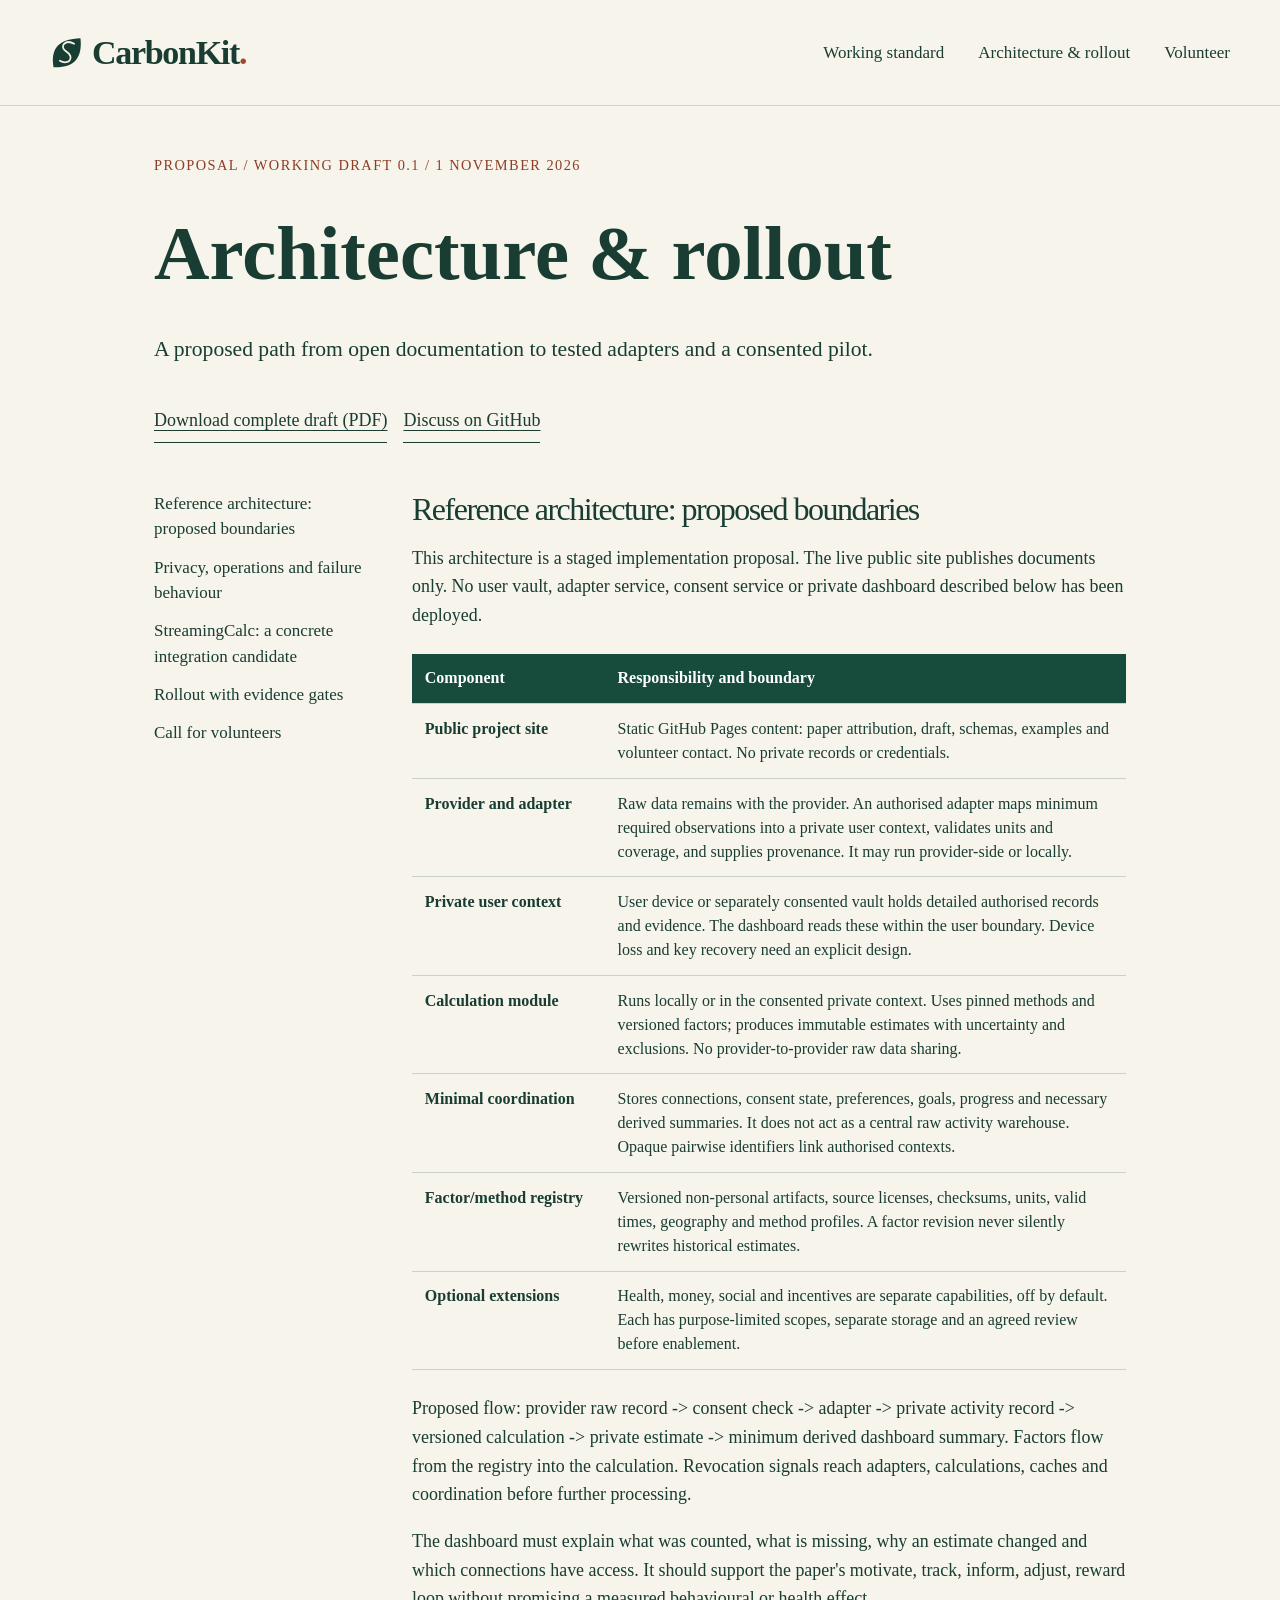
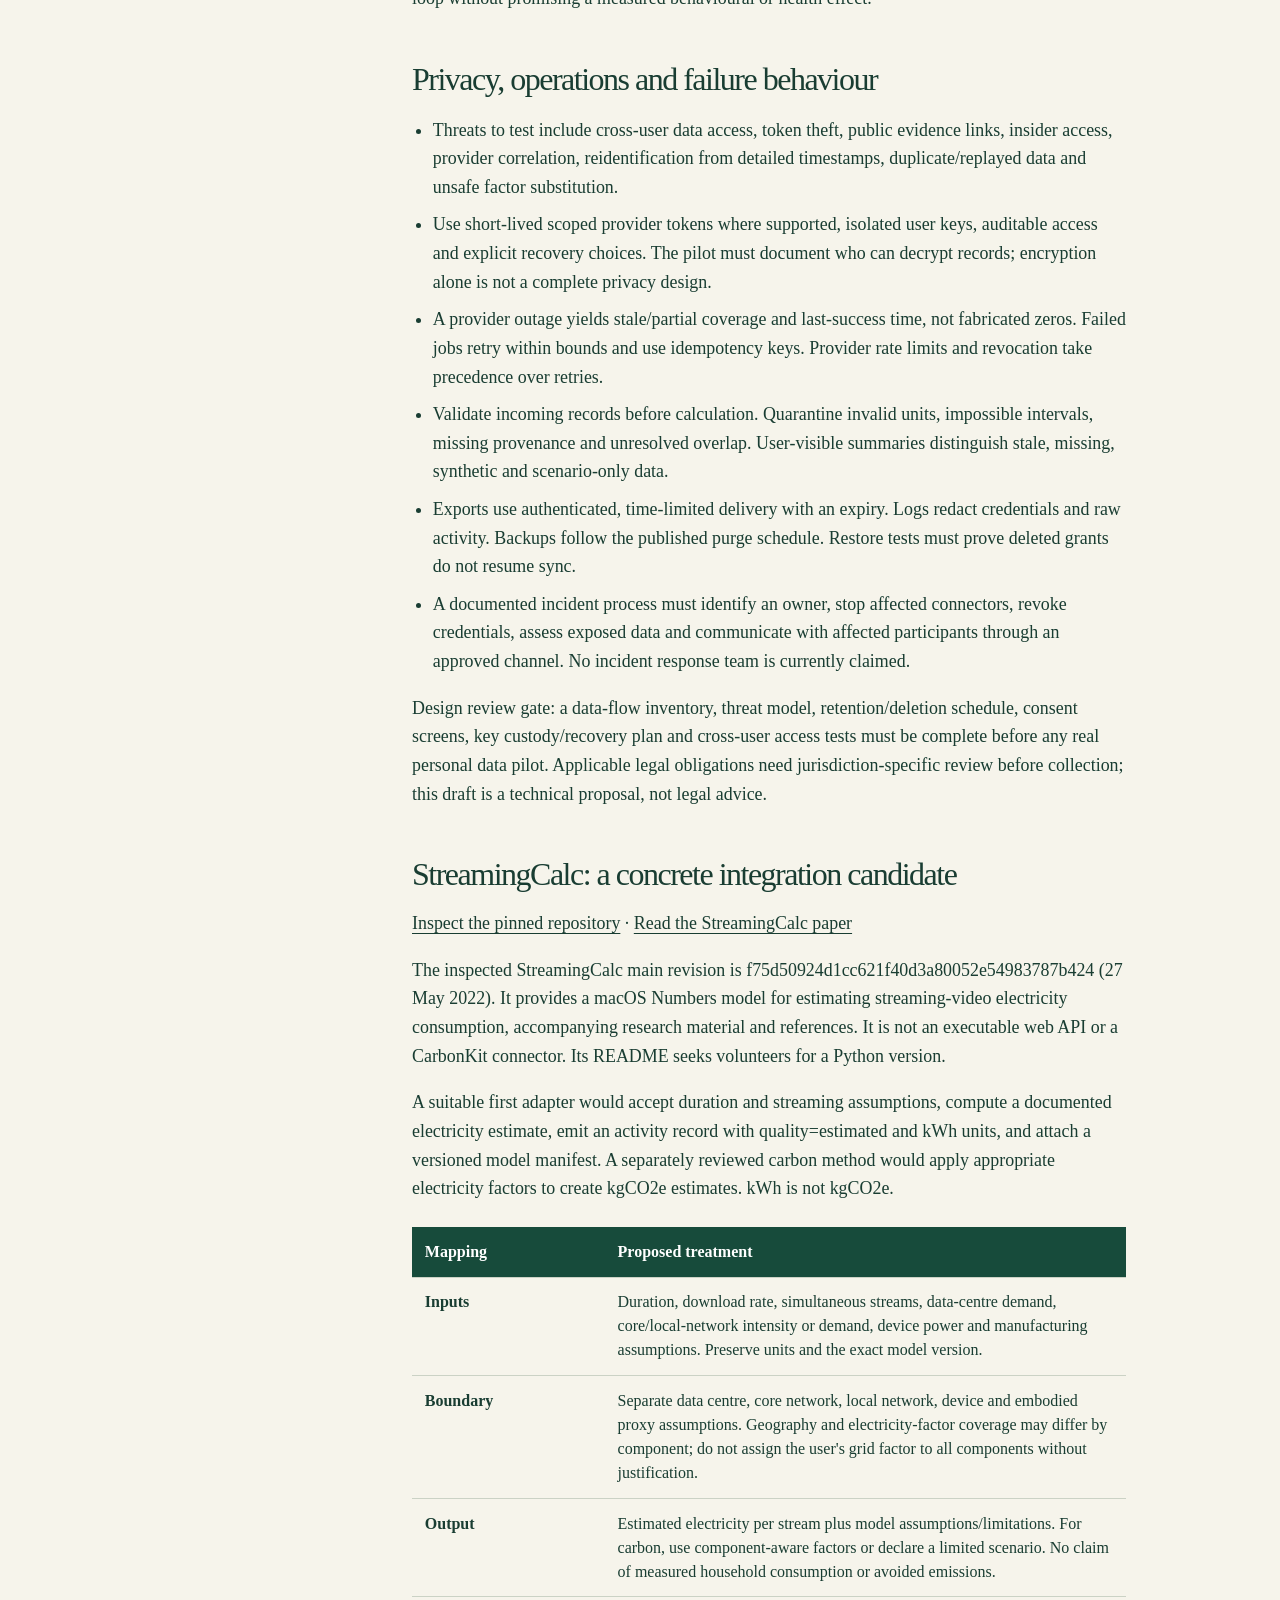
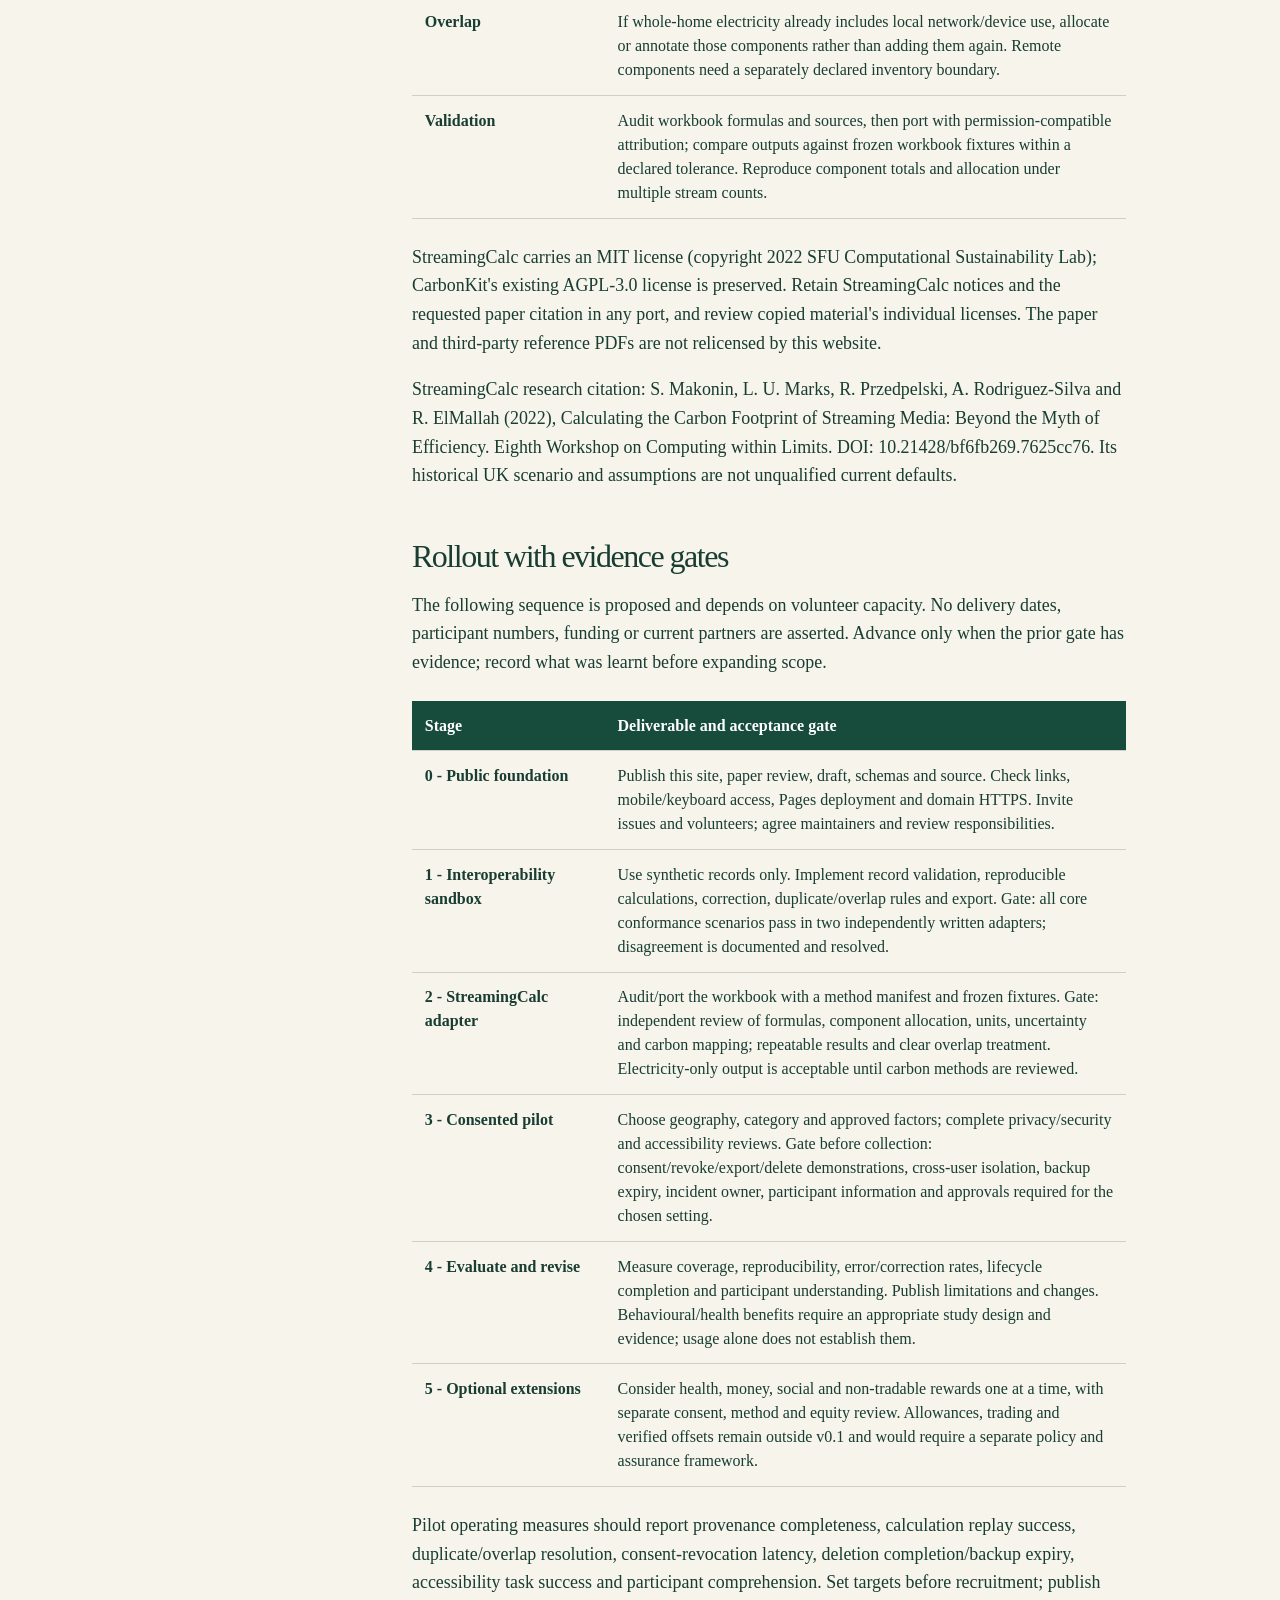
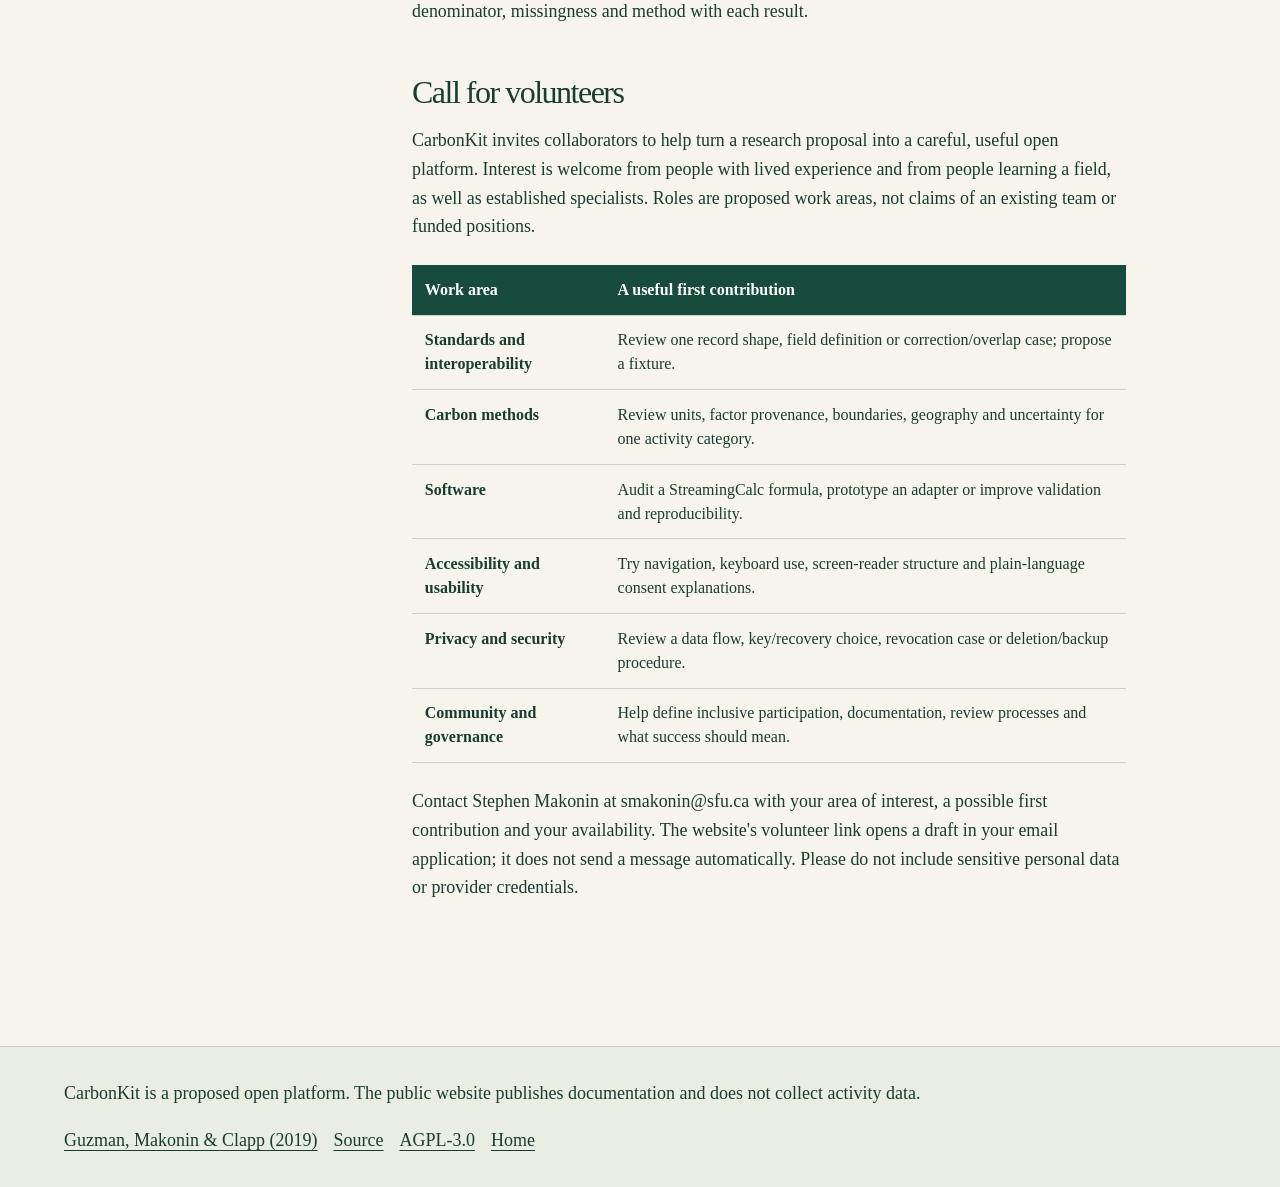
==== architecture.html @ 43399a7e "Publish CarbonKit proposal, working standard and volunteer website" ====
<!doctype html><html lang="en"><head><meta charset="utf-8"><meta name="viewport" content="width=device-width,initial-scale=1"><meta name="description" content="A proposed path from open documentation to tested adapters and a consented pilot."><title>Architecture &amp; rollout | CarbonKit</title><link rel="stylesheet" href="assets/style.css"><link rel="stylesheet" href="assets/documents.css"><link rel="icon" href="assets/favicon.svg" type="image/svg+xml"></head><body><a class="skip-link" href="#main">Skip to content</a><header class="site-header"><div class="wrap header-inner"><a href="index.html" class="brand" aria-label="CarbonKit home"><span class="brand-mark" aria-hidden="true"></span>CarbonKit<span class="brand-dot">.</span></a><nav aria-label="Primary navigation"><a href="standard.html">Working standard</a><a href="architecture.html">Architecture &amp; rollout</a><a href="index.html#volunteer">Volunteer</a></nav></div></header><main id="main" class="document"><p class="status">Proposal / Working draft 0.1 / 1 November 2026</p><h1>Architecture &amp; rollout</h1><p class="lede">A proposed path from open documentation to tested adapters and a consented pilot.</p><div class="doc-actions"><a href="downloads/carbonkit-working-draft-v0.1.pdf">Download complete draft (PDF)</a><a href="https://github.com/smakonin/CarbonKit">Discuss on GitHub</a></div><div class="document-grid"><nav class="document-nav" aria-label="On this page"><a href="#s1">Reference architecture: proposed boundaries</a><a href="#s2">Privacy, operations and failure behaviour</a><a href="#s3">StreamingCalc: a concrete integration candidate</a><a href="#s4">Rollout with evidence gates</a><a href="#s5">Call for volunteers</a></nav><div><section id="s1"><h2>Reference architecture: proposed boundaries</h2><p>This architecture is a staged implementation proposal. The live public site publishes documents only. No user vault, adapter service, consent service or private dashboard described below has been deployed.</p><div class="table-scroll" role="region" aria-label="Reference table" tabindex="0"><table><thead><tr><th scope="col">Component</th><th scope="col">Responsibility and boundary</th></tr></thead><tbody><tr><th scope="row">Public project site</th><td>Static GitHub Pages content: paper attribution, draft, schemas, examples and volunteer contact. No private records or credentials.</td></tr><tr><th scope="row">Provider and adapter</th><td>Raw data remains with the provider. An authorised adapter maps minimum required observations into a private user context, validates units and coverage, and supplies provenance. It may run provider-side or locally.</td></tr><tr><th scope="row">Private user context</th><td>User device or separately consented vault holds detailed authorised records and evidence. The dashboard reads these within the user boundary. Device loss and key recovery need an explicit design.</td></tr><tr><th scope="row">Calculation module</th><td>Runs locally or in the consented private context. Uses pinned methods and versioned factors; produces immutable estimates with uncertainty and exclusions. No provider-to-provider raw data sharing.</td></tr><tr><th scope="row">Minimal coordination</th><td>Stores connections, consent state, preferences, goals, progress and necessary derived summaries. It does not act as a central raw activity warehouse. Opaque pairwise identifiers link authorised contexts.</td></tr><tr><th scope="row">Factor/method registry</th><td>Versioned non-personal artifacts, source licenses, checksums, units, valid times, geography and method profiles. A factor revision never silently rewrites historical estimates.</td></tr><tr><th scope="row">Optional extensions</th><td>Health, money, social and incentives are separate capabilities, off by default. Each has purpose-limited scopes, separate storage and an agreed review before enablement.</td></tr></tbody></table></div><p>Proposed flow: provider raw record -&gt; consent check -&gt; adapter -&gt; private activity record -&gt; versioned calculation -&gt; private estimate -&gt; minimum derived dashboard summary. Factors flow from the registry into the calculation. Revocation signals reach adapters, calculations, caches and coordination before further processing.</p><p>The dashboard must explain what was counted, what is missing, why an estimate changed and which connections have access. It should support the paper&#x27;s motivate, track, inform, adjust, reward loop without promising a measured behavioural or health effect.</p></section><section id="s2"><h2>Privacy, operations and failure behaviour</h2><ul><li>Threats to test include cross-user data access, token theft, public evidence links, insider access, provider correlation, reidentification from detailed timestamps, duplicate/replayed data and unsafe factor substitution.</li><li>Use short-lived scoped provider tokens where supported, isolated user keys, auditable access and explicit recovery choices. The pilot must document who can decrypt records; encryption alone is not a complete privacy design.</li><li>A provider outage yields stale/partial coverage and last-success time, not fabricated zeros. Failed jobs retry within bounds and use idempotency keys. Provider rate limits and revocation take precedence over retries.</li><li>Validate incoming records before calculation. Quarantine invalid units, impossible intervals, missing provenance and unresolved overlap. User-visible summaries distinguish stale, missing, synthetic and scenario-only data.</li><li>Exports use authenticated, time-limited delivery with an expiry. Logs redact credentials and raw activity. Backups follow the published purge schedule. Restore tests must prove deleted grants do not resume sync.</li><li>A documented incident process must identify an owner, stop affected connectors, revoke credentials, assess exposed data and communicate with affected participants through an approved channel. No incident response team is currently claimed.</li></ul><p>Design review gate: a data-flow inventory, threat model, retention/deletion schedule, consent screens, key custody/recovery plan and cross-user access tests must be complete before any real personal data pilot. Applicable legal obligations need jurisdiction-specific review before collection; this draft is a technical proposal, not legal advice.</p></section><section id="s3"><span id="streamingcalc"></span><h2>StreamingCalc: a concrete integration candidate</h2><p><a href="https://github.com/smakonin/StreamingCalc/tree/f75d50924d1cc621f40d3a80052e54983787b424">Inspect the pinned repository</a> · <a href="https://doi.org/10.21428/bf6fb269.7625cc76">Read the StreamingCalc paper</a></p><p>The inspected StreamingCalc main revision is f75d50924d1cc621f40d3a80052e54983787b424 (27 May 2022). It provides a macOS Numbers model for estimating streaming-video electricity consumption, accompanying research material and references. It is not an executable web API or a CarbonKit connector. Its README seeks volunteers for a Python version.</p><p>A suitable first adapter would accept duration and streaming assumptions, compute a documented electricity estimate, emit an activity record with quality=estimated and kWh units, and attach a versioned model manifest. A separately reviewed carbon method would apply appropriate electricity factors to create kgCO2e estimates. kWh is not kgCO2e.</p><div class="table-scroll" role="region" aria-label="Reference table" tabindex="0"><table><thead><tr><th scope="col">Mapping</th><th scope="col">Proposed treatment</th></tr></thead><tbody><tr><th scope="row">Inputs</th><td>Duration, download rate, simultaneous streams, data-centre demand, core/local-network intensity or demand, device power and manufacturing assumptions. Preserve units and the exact model version.</td></tr><tr><th scope="row">Boundary</th><td>Separate data centre, core network, local network, device and embodied proxy assumptions. Geography and electricity-factor coverage may differ by component; do not assign the user&#x27;s grid factor to all components without justification.</td></tr><tr><th scope="row">Output</th><td>Estimated electricity per stream plus model assumptions/limitations. For carbon, use component-aware factors or declare a limited scenario. No claim of measured household consumption or avoided emissions.</td></tr><tr><th scope="row">Overlap</th><td>If whole-home electricity already includes local network/device use, allocate or annotate those components rather than adding them again. Remote components need a separately declared inventory boundary.</td></tr><tr><th scope="row">Validation</th><td>Audit workbook formulas and sources, then port with permission-compatible attribution; compare outputs against frozen workbook fixtures within a declared tolerance. Reproduce component totals and allocation under multiple stream counts.</td></tr></tbody></table></div><p>StreamingCalc carries an MIT license (copyright 2022 SFU Computational Sustainability Lab); CarbonKit&#x27;s existing AGPL-3.0 license is preserved. Retain StreamingCalc notices and the requested paper citation in any port, and review copied material&#x27;s individual licenses. The paper and third-party reference PDFs are not relicensed by this website.</p><p>StreamingCalc research citation: S. Makonin, L. U. Marks, R. Przedpelski, A. Rodriguez-Silva and R. ElMallah (2022), Calculating the Carbon Footprint of Streaming Media: Beyond the Myth of Efficiency. Eighth Workshop on Computing within Limits. DOI: 10.21428/bf6fb269.7625cc76. Its historical UK scenario and assumptions are not unqualified current defaults.</p></section><section id="s4"><h2>Rollout with evidence gates</h2><p>The following sequence is proposed and depends on volunteer capacity. No delivery dates, participant numbers, funding or current partners are asserted. Advance only when the prior gate has evidence; record what was learnt before expanding scope.</p><div class="table-scroll" role="region" aria-label="Reference table" tabindex="0"><table><thead><tr><th scope="col">Stage</th><th scope="col">Deliverable and acceptance gate</th></tr></thead><tbody><tr><th scope="row">0 - Public foundation</th><td>Publish this site, paper review, draft, schemas and source. Check links, mobile/keyboard access, Pages deployment and domain HTTPS. Invite issues and volunteers; agree maintainers and review responsibilities.</td></tr><tr><th scope="row">1 - Interoperability sandbox</th><td>Use synthetic records only. Implement record validation, reproducible calculations, correction, duplicate/overlap rules and export. Gate: all core conformance scenarios pass in two independently written adapters; disagreement is documented and resolved.</td></tr><tr><th scope="row">2 - StreamingCalc adapter</th><td>Audit/port the workbook with a method manifest and frozen fixtures. Gate: independent review of formulas, component allocation, units, uncertainty and carbon mapping; repeatable results and clear overlap treatment. Electricity-only output is acceptable until carbon methods are reviewed.</td></tr><tr><th scope="row">3 - Consented pilot</th><td>Choose geography, category and approved factors; complete privacy/security and accessibility reviews. Gate before collection: consent/revoke/export/delete demonstrations, cross-user isolation, backup expiry, incident owner, participant information and approvals required for the chosen setting.</td></tr><tr><th scope="row">4 - Evaluate and revise</th><td>Measure coverage, reproducibility, error/correction rates, lifecycle completion and participant understanding. Publish limitations and changes. Behavioural/health benefits require an appropriate study design and evidence; usage alone does not establish them.</td></tr><tr><th scope="row">5 - Optional extensions</th><td>Consider health, money, social and non-tradable rewards one at a time, with separate consent, method and equity review. Allowances, trading and verified offsets remain outside v0.1 and would require a separate policy and assurance framework.</td></tr></tbody></table></div><p>Pilot operating measures should report provenance completeness, calculation replay success, duplicate/overlap resolution, consent-revocation latency, deletion completion/backup expiry, accessibility task success and participant comprehension. Set targets before recruitment; publish denominator, missingness and method with each result.</p></section><section id="s5"><h2>Call for volunteers</h2><p>CarbonKit invites collaborators to help turn a research proposal into a careful, useful open platform. Interest is welcome from people with lived experience and from people learning a field, as well as established specialists. Roles are proposed work areas, not claims of an existing team or funded positions.</p><div class="table-scroll" role="region" aria-label="Reference table" tabindex="0"><table><thead><tr><th scope="col">Work area</th><th scope="col">A useful first contribution</th></tr></thead><tbody><tr><th scope="row">Standards and interoperability</th><td>Review one record shape, field definition or correction/overlap case; propose a fixture.</td></tr><tr><th scope="row">Carbon methods</th><td>Review units, factor provenance, boundaries, geography and uncertainty for one activity category.</td></tr><tr><th scope="row">Software</th><td>Audit a StreamingCalc formula, prototype an adapter or improve validation and reproducibility.</td></tr><tr><th scope="row">Accessibility and usability</th><td>Try navigation, keyboard use, screen-reader structure and plain-language consent explanations.</td></tr><tr><th scope="row">Privacy and security</th><td>Review a data flow, key/recovery choice, revocation case or deletion/backup procedure.</td></tr><tr><th scope="row">Community and governance</th><td>Help define inclusive participation, documentation, review processes and what success should mean.</td></tr></tbody></table></div><p>Contact Stephen Makonin at smakonin@sfu.ca with your area of interest, a possible first contribution and your availability. The website&#x27;s volunteer link opens a draft in your email application; it does not send a message automatically. Please do not include sensitive personal data or provider credentials.</p></section></div></div></main><footer class="document-footer"><p>CarbonKit is a proposed open platform. The public website publishes documentation and does not collect activity data.</p><a href="https://doi.org/10.1145/3313294.3313385">Guzman, Makonin &amp; Clapp (2019)</a><a href="https://github.com/smakonin/CarbonKit">Source</a><a href="LICENSE">AGPL-3.0</a><a href="index.html">Home</a></footer></body></html>
---- assets/style.css ----
:root{--paper:#f6f4eb;--white:#fffef8;--ink:#193d32;--muted:#52665b;--line:#cdd3c5;--green:#dce7d3;--rust:#9c492f;--light-rust:#e5cdb7;--dark:#122d25;--font:"Times New Roman",Times,serif}*{box-sizing:border-box}html{scroll-behavior:smooth;scroll-padding-top:6rem}body{margin:0;background:var(--paper);color:var(--ink);font-family:var(--font);font-size:18px;line-height:1.5}a{color:inherit;text-underline-offset:4px}button{font:inherit}button,a{-webkit-tap-highlight-color:transparent}a:focus-visible,button:focus-visible{outline:3px solid var(--rust);outline-offset:6px}::selection{background:var(--light-rust);color:var(--dark)}.wrap{width:min(1280px,calc(100% - 100px));margin-inline:auto}.site-header{border-bottom:1px solid var(--line);position:relative;background:var(--paper);z-index:10}.header-inner{min-height:105px;display:flex;justify-content:space-between;align-items:center;gap:30px}.brand{font-size:34px;font-weight:bold;text-decoration:none;display:inline-flex;align-items:center;letter-spacing:-1.3px;line-height:1}.brand-dot{color:var(--rust)}.brand-mark{width:27px;height:31px;margin-right:10px;display:inline-block;position:relative;background:var(--ink);border-radius:90% 0 90% 0;transform:rotate(-8deg)}.brand-mark:after{content:"";width:1px;height:24px;position:absolute;background:var(--paper);left:14px;top:6px;transform:rotate(34deg)}nav{display:flex;align-items:center;gap:34px}nav a{text-decoration:none;font-size:17px}nav a:hover{text-decoration:underline}.nav-join{border:1px solid var(--ink);padding:11px 18px}.nav-join span{margin-left:13px}.nav-toggle{display:none;border:0;background:none;color:var(--ink);padding:8px}.nav-toggle span{font-size:24px;margin-left:8px}.skip-link{position:absolute;left:15px;top:-100px;padding:12px 20px;background:var(--ink);color:var(--white);z-index:50}.skip-link:focus{top:12px}.hero{display:grid;grid-template-columns:1.17fr 1fr;gap:65px;align-items:center;padding-top:85px;padding-bottom:90px}.eyebrow{text-transform:uppercase;letter-spacing:1.7px;font-size:12px;font-weight:bold;line-height:1.5;margin:0 0 27px}.status-dot{display:inline-block;background:var(--rust);width:7px;height:7px;border-radius:50%;margin-right:8px}.hero h1{font-size:clamp(52px,5.3vw,78px);line-height:.99;font-weight:normal;letter-spacing:-2.8px;margin:0 0 28px}.hero-intro{font-size:25px;line-height:1.25;max-width:470px;margin:0 0 20px}.hero-description{color:var(--muted);max-width:500px;margin:0 0 30px;font-size:18px}.actions{display:flex;gap:20px;flex-wrap:wrap;align-items:center}.button{display:inline-flex;gap:25px;align-items:center;justify-content:space-between;background:var(--ink);color:var(--white);font-size:16px;text-decoration:none;padding:15px 21px;line-height:1.3;border:1px solid var(--ink);transition:background .15s}.button:hover{background:var(--dark)}.text-link{display:inline-flex;gap:20px;align-items:center;text-decoration:none;font-weight:bold;font-size:16px}.text-link:hover{text-decoration:underline}.hero-note{font-size:13px;color:var(--muted);margin:23px 0 0;max-width:430px}.platform-figure{margin:0;border:1px solid #a7baa7;background:#e6ecdd;min-width:0;position:relative;overflow:hidden}.figure-top{display:flex;justify-content:space-between;gap:16px;margin:21px 24px 0;font-size:16px}.figure-index{font-size:10px;letter-spacing:1.2px;padding-top:4px}.orbit-art{height:350px;position:relative;margin:0 0 0}.orbit{border:1px solid #b7c6b1;border-radius:50%;position:absolute;left:50%;top:51%;transform:translate(-50%,-50%)}.orbit-one{width:205px;height:205px}.orbit-two{width:300px;height:300px}.orbit-three{width:390px;height:390px}.hub{position:absolute;left:50%;top:51%;transform:translate(-50%,-50%);width:177px;height:177px;border-radius:50%;background:var(--ink);color:var(--white);display:flex;flex-direction:column;align-items:center;justify-content:center;box-shadow:0 0 0 8px #e6ecdd}.hub-kicker{font-size:9px;letter-spacing:1.8px;margin-bottom:7px}.hub strong{font-size:30px;font-weight:normal;letter-spacing:-.6px}.hub>span:last-child{font-size:13px;color:#d1ddcf;margin-top:2px}.satellite{position:absolute;padding:9px 12px;background:var(--paper);border:1px solid #acbda6;display:flex;align-items:center;gap:9px;font-size:14px;white-space:nowrap;box-shadow:0 0 0 5px #e6ecdd}.satellite>span{font-size:21px;line-height:1}.sat-one{top:38px;left:35px}.sat-two{top:155px;right:16px}.sat-three{bottom:34px;left:20px}.orbit-point{position:absolute;width:10px;height:10px;border-radius:50%;background:var(--rust);box-shadow:0 0 0 5px #e6ecdd}.point-one{left:42%;top:11%}.point-two{left:73%;top:85%}.platform-figure figcaption{font-size:14px;line-height:1.45;padding:4px 25px 21px;color:var(--muted);max-width:430px}.figure-bottom{display:flex;align-items:center;justify-content:center;gap:7px;flex-wrap:wrap;border-top:1px solid #b9c7b1;padding:13px 10px;font-size:11px;letter-spacing:.2px}.tiny-dot{width:4px;height:4px;background:var(--rust);border-radius:50%;margin-left:8px}.section{padding-block:80px}.two-column{display:grid;grid-template-columns:1fr 1.2fr;gap:90px}h2{font-size:clamp(36px,3.5vw,50px);line-height:1.06;font-weight:normal;letter-spacing:-1.5px;margin:0}h3{font-weight:normal;line-height:1.15;margin:0 0 15px}p{margin-top:0}.idea-section{background:var(--ink);color:var(--white)}.idea-section .eyebrow{color:#c2d2bc}.large-copy{font-size:26px;line-height:1.25;margin-bottom:23px}.idea-copy p:not(.large-copy){font-size:18px;color:#d9e1d4}.idea-copy .text-link{margin-top:10px}.principles{display:grid;grid-template-columns:repeat(3,1fr);gap:45px;border-top:1px solid #527060;margin-top:65px;padding-top:28px}.principle-number{display:block;font-size:12px;color:#c2d2bc;margin-bottom:24px}.principles h3{font-size:24px}.principles p{font-size:16px;line-height:1.5;color:#d9e1d4;margin-bottom:0}.section-heading{display:flex;justify-content:space-between;gap:80px;align-items:flex-end;margin-bottom:45px}.section-heading>p{max-width:410px;font-size:17px;line-height:1.45;color:var(--muted);margin-bottom:0}.feedback-loop{list-style:none;display:grid;grid-template-columns:repeat(5,1fr);padding:0;margin:0;border-top:1px solid var(--line);border-bottom:1px solid var(--line)}.feedback-loop li{position:relative;padding:24px 25px 25px 0}.feedback-loop li+li{padding-left:25px;border-left:1px solid var(--line)}.feedback-loop li:not(:last-child):after{content:"→";position:absolute;right:12px;top:23px;font-size:21px;color:var(--rust)}.feedback-loop li>span{font-size:12px;display:block;margin-bottom:24px;color:var(--rust)}.feedback-loop h3{font-size:25px;margin-bottom:8px}.feedback-loop p{font-size:15px;color:var(--muted);margin-bottom:0;max-width:145px}.draft-section{background:#ecefe4;border-top:1px solid var(--line);border-bottom:1px solid var(--line)}.document-grid{display:grid;grid-template-columns:repeat(3,1fr);gap:20px}.document-card{padding:27px;background:var(--paper);border:1px solid var(--line);text-decoration:none;display:flex;flex-direction:column;min-height:353px;transition:background .15s,border-color .15s}.document-card:hover{background:var(--white);border-color:var(--ink)}.card-meta{display:flex;justify-content:space-between;font-size:10px;letter-spacing:1.3px;margin-bottom:27px}.card-meta span{font-size:20px;line-height:12px}.document-card h3{font-size:38px;letter-spacing:-1px;line-height:1.05;margin-bottom:22px}.document-card p{color:var(--muted);font-size:16px;max-width:290px;margin-bottom:26px}.card-bottom{display:flex;justify-content:space-between;gap:15px;font-size:15px;font-weight:bold;margin-top:auto;padding-top:17px;border-top:1px solid var(--line)}.paper-card{background:#e4e8dc}.draft-download{display:flex;justify-content:space-between;gap:30px;align-items:center;margin:25px 0 50px;font-size:16px}.draft-download p{margin:0}.small-label{font-size:10px;font-weight:bold;letter-spacing:1px;display:block;margin-bottom:4px;color:var(--muted)}.integration-note{border-top:1px solid #bac6b4;padding-top:30px;display:grid;grid-template-columns:.6fr 1.5fr .7fr;gap:32px;align-items:start}.integration-note>.eyebrow{font-size:10px;max-width:150px;margin-bottom:0;padding-top:4px}.integration-note h3{font-size:24px;margin-bottom:12px}.integration-note p{color:var(--muted);font-size:16px;margin-bottom:0}.integration-note>.text-link{font-size:14px;justify-self:end;padding-top:4px}.research-section{display:grid;grid-template-columns:1fr 1.2fr;gap:90px}.research-copy .authors{font-size:16px;color:var(--rust);margin-top:-9px;margin-bottom:26px}.research-copy p:not(.large-copy):not(.authors){color:var(--muted);font-size:17px}.volunteer-section{background:var(--ink);color:var(--white)}.volunteer-inner{display:grid;grid-template-columns:1.2fr 1fr;gap:100px}.volunteer-intro h2{margin-bottom:28px}.volunteer-intro>p:not(.eyebrow):not(.contact-note){max-width:480px;color:#d9e1d4;font-size:18px}.button-light{background:var(--paper);color:var(--ink);border-color:var(--paper);margin-top:12px}.button-light:hover{background:var(--green)}.contact-note{font-size:13px;color:#d9e1d4;margin:18px 0 0;max-width:380px}.volunteer-roles{padding-top:3px}.volunteer-roles h3{font-size:21px;padding-bottom:19px;border-bottom:1px solid #527060;margin-bottom:0}.volunteer-roles ul{list-style:none;margin:0 0 26px;padding:0}.volunteer-roles li{padding:12px 0;display:grid;grid-template-columns:130px 1fr;gap:15px;border-bottom:1px solid #527060;font-size:15px}.volunteer-roles strong{font-weight:normal;color:var(--white)}.volunteer-roles li span{color:#d9e1d4}.volunteer-roles>a{font-size:15px;text-decoration:none;display:flex;justify-content:space-between}.volunteer-roles>a:hover{text-decoration:underline}.site-footer{display:flex;justify-content:space-between;align-items:center;gap:30px;padding-block:37px}.site-footer .brand{font-size:27px}.site-footer .brand-mark{width:21px;height:25px}.site-footer .brand-mark:after{left:11px;height:19px;top:5px}.site-footer p{font-size:13px;color:var(--muted);margin:10px 0 0}.footer-links{display:flex;gap:25px;flex-wrap:wrap;font-size:14px}.footer-links a{text-decoration:none}.footer-links a:hover{text-decoration:underline}.site-footer .footer-note{font-size:12px;text-align:right;margin:0;line-height:1.6}.doc-header{padding-block:65px 35px;border-bottom:1px solid var(--line)}.doc-header h1{font-size:clamp(40px,5vw,68px);font-weight:normal;line-height:1.05;letter-spacing:-1.7px;margin:0 0 24px}.doc-header .lede{font-size:23px;max-width:800px}.doc-layout{display:grid;grid-template-columns:220px minmax(0,1fr);gap:65px;padding-block:45px 90px}.doc-toc{font-size:15px;align-self:start;position:sticky;top:30px}.doc-toc a{display:block;padding:7px 0}.doc-content{max-width:840px;min-width:0}.doc-content h2{font-size:34px;margin:45px 0 22px}.doc-content h2:first-child{margin-top:0}.doc-content h3{font-size:24px;margin:30px 0 15px}.doc-content p,.doc-content li{font-size:18px}.doc-content li{margin-bottom:7px}.doc-content pre{padding:22px;background:#e7ecdf;font-size:13px;line-height:1.5;overflow:auto;border:1px solid var(--line)}.doc-content code{font-family:ui-monospace,monospace;font-size:.85em;overflow-wrap:anywhere}.doc-content table{width:100%;border-collapse:collapse;font-size:15px;line-height:1.4;margin:25px 0}.doc-content th,.doc-content td{text-align:left;vertical-align:top;padding:12px;border:1px solid var(--line)}.doc-content th{background:#e7ecdf;font-weight:bold}.doc-content .callout{border-left:3px solid var(--rust);padding:20px 25px;background:#ecefe4;margin:25px 0}.doc-content .callout p:last-child{margin-bottom:0}.doc-content figure{margin:30px 0}.doc-content figcaption{font-size:14px;color:var(--muted);margin-top:12px}.doc-content svg{width:100%;height:auto}.table-scroll{overflow-x:auto}.doc-meta{font-size:14px;color:var(--muted)}
@media(min-width:1500px){.hero{gap:85px}.hero h1{font-size:80px}}
@media(max-width:1100px){.wrap{width:calc(100% - 64px)}.hero{gap:35px;padding-block:65px}.hero h1{font-size:60px}.hero-intro{font-size:23px}.hero-description{font-size:17px}.figure-top{margin-inline:18px}.figure-index{display:none}.orbit-art{height:330px}.sat-one{left:15px}.sat-two{right:6px}.sat-three{left:8px}.hub{width:155px;height:155px}.hub strong{font-size:27px}.orbit-one{width:180px;height:180px}.orbit-two{width:270px;height:270px}.orbit-three{width:350px;height:350px}.two-column,.research-section{gap:60px}.volunteer-inner{gap:60px}.document-card{padding:23px}.document-card h3{font-size:34px}.section-heading{gap:50px}.integration-note{grid-template-columns:.5fr 1.5fr}.integration-note>.text-link{grid-column:2;justify-self:start;padding-top:0;margin-top:-16px}.site-footer{flex-wrap:wrap}.doc-layout{grid-template-columns:180px minmax(0,1fr);gap:35px}}
@media(max-width:850px){nav{gap:22px}nav a{font-size:15px}.header-inner{min-height:88px}.hero{grid-template-columns:1fr;gap:45px}.hero-copy{max-width:650px}.hero h1{font-size:70px}.hero-description{max-width:600px}.platform-figure{max-width:560px;width:100%;justify-self:end}.figure-top .figure-index{display:block}.orbit-art{height:340px}.sat-one{left:70px;top:32px}.sat-two{right:37px}.sat-three{left:45px}.orbit-one{width:205px;height:205px}.orbit-two{width:300px;height:300px}.orbit-three{width:390px;height:390px}.hub{width:177px;height:177px}.hub strong{font-size:30px}.platform-figure figcaption{max-width:100%;padding-bottom:20px}.two-column,.research-section,.volunteer-inner{grid-template-columns:1fr;gap:35px}.two-column h2 br,.research-section h2 br{display:none}.principles{gap:25px;margin-top:45px}.principles h3{font-size:22px}.section-heading{display:block}.section-heading>p{margin-top:25px;max-width:600px}.document-grid{gap:12px}.document-card{padding:19px}.document-card h3{font-size:30px}.document-card p{font-size:15px}.card-bottom{font-size:13px}.card-meta{font-size:9px;letter-spacing:.7px}.feedback-loop li{padding-right:15px}.feedback-loop li+li{padding-left:15px}.feedback-loop h3{font-size:22px}.feedback-loop p{font-size:14px}.feedback-loop li:not(:last-child):after{right:9px}.volunteer-roles li{grid-template-columns:140px 1fr}.volunteer-roles{max-width:600px}.site-footer .footer-note{text-align:left}.doc-layout{display:block}.doc-toc{position:static;margin-bottom:35px;padding-bottom:25px;border-bottom:1px solid var(--line);columns:2}.doc-toc a{break-inside:avoid}}
@media(max-width:600px){body{font-size:17px}.wrap{width:calc(100% - 40px)}html{scroll-padding-top:20px}.header-inner{min-height:80px;flex-wrap:wrap;gap:0;padding-block:18px}.brand{font-size:30px}.brand-mark{width:24px;height:28px}.brand-mark:after{left:13px;top:6px;height:21px}nav{width:100%;justify-content:space-between;margin-top:22px;gap:12px}nav a{font-size:14px}.nav-join{padding:6px 8px}.nav-join span{margin-left:5px}.nav-toggle:not([hidden]){display:block}.js-nav nav{display:none}.js-nav nav.is-open{display:flex;flex-direction:column;align-items:stretch;gap:0}.js-nav nav a{padding:11px 0;border-top:1px solid var(--line);font-size:17px}.js-nav .nav-join{border-inline:0;border-bottom:0}.js-nav .nav-join span{float:right}.hero{padding-block:45px 50px;gap:35px}.hero h1{font-size:51px;letter-spacing:-1.8px;margin-bottom:24px}.eyebrow{font-size:10px;letter-spacing:1.3px;margin-bottom:22px}.hero-intro{font-size:23px;max-width:320px}.hero-description{font-size:17px;margin-bottom:25px}.actions{gap:22px;align-items:flex-start;flex-direction:column}.button{font-size:16px;padding:14px 18px}.hero-note{font-size:12px;margin-top:22px}.figure-top{font-size:15px;margin:18px 18px 0}.figure-top .figure-index{font-size:9px}.orbit-art{height:310px}.orbit-one{width:170px;height:170px}.orbit-two{width:250px;height:250px}.orbit-three{width:335px;height:335px}.hub{width:150px;height:150px}.hub strong{font-size:27px}.hub-kicker{font-size:8px}.hub>span:last-child{font-size:12px}.satellite{font-size:12px;padding:7px 9px}.sat-one{left:15px;top:32px}.sat-two{right:5px;top:150px}.sat-three{left:12px;bottom:21px}.point-one{left:53%;top:10%}.point-two{left:80%;top:83%}.platform-figure figcaption{font-size:13px;padding:5px 18px 18px}.figure-bottom{font-size:9px;gap:4px;padding-inline:3px}.tiny-dot{margin-left:3px;width:3px;height:3px}.section{padding-block:50px}h2{font-size:37px;letter-spacing:-1px}.large-copy{font-size:24px;margin-bottom:20px}.idea-copy p:not(.large-copy){font-size:17px}.principles{grid-template-columns:1fr;gap:25px;padding-top:25px;margin-top:35px}.principle-number{margin-bottom:10px}.principles h3{font-size:24px;margin-bottom:10px}.principles article+article{border-top:1px solid #527060;padding-top:23px}.section-heading{margin-bottom:30px}.section-heading>p{font-size:16px;margin-top:22px}.feedback-loop{grid-template-columns:1fr;border-bottom:0}.feedback-loop li{padding:18px 0 18px 45px;border-bottom:1px solid var(--line);display:grid;grid-template-columns:110px 1fr;gap:10px;align-items:baseline}.feedback-loop li+li{border-left:0;padding-left:45px}.feedback-loop li>span{position:absolute;left:0;top:22px;margin:0}.feedback-loop h3{font-size:23px;margin:0}.feedback-loop p{font-size:15px;max-width:none}.feedback-loop li:not(:last-child):after{content:none}.document-grid{grid-template-columns:1fr;gap:15px}.document-card{padding:24px;min-height:0}.document-card h3{font-size:36px;margin-bottom:17px}.document-card h3 br{display:none}.card-meta{font-size:10px;letter-spacing:1px;margin-bottom:24px}.document-card p{font-size:16px;max-width:none;margin-bottom:24px}.card-bottom{font-size:15px}.draft-download{display:block;margin:27px 0 35px}.draft-download .text-link{margin-top:15px}.integration-note{grid-template-columns:1fr;gap:18px;padding-top:25px}.integration-note>.eyebrow{max-width:none}.integration-note>.text-link{grid-column:1;margin-top:0}.research-section{gap:30px}.research-copy .authors{font-size:15px;line-height:1.5}.volunteer-intro h2 br{display:none}.volunteer-intro>p:not(.eyebrow):not(.contact-note){font-size:17px}.volunteer-roles li{grid-template-columns:100px 1fr;font-size:14px;gap:15px}.volunteer-roles h3{font-size:23px}.site-footer{display:block;padding-block:30px}.footer-links{margin:25px 0;gap:22px}.site-footer .footer-note{font-size:12px}.doc-header{padding-block:45px 25px}.doc-header h1{font-size:42px}.doc-header .lede{font-size:21px}.doc-layout{padding-block:30px 50px}.doc-toc{columns:1;font-size:15px}.doc-content h2{font-size:30px;margin-top:35px}.doc-content p,.doc-content li{font-size:17px}.doc-content table{font-size:13px;min-width:540px}.doc-content th,.doc-content td{padding:9px}.doc-content .callout{padding:18px}.doc-content pre{padding:15px;font-size:12px}}
@media(prefers-reduced-motion:reduce){html{scroll-behavior:auto}*{transition:none!important;animation:none!important}}
@media print{body{background:white;color:black;font-size:11pt}.site-header,.site-footer,.doc-toc,.skip-link,.nav-toggle{display:none}.wrap{width:100%}.doc-header{padding:0 0 15pt}.doc-header h1{font-size:30pt}.doc-layout{display:block;padding:20pt 0}.doc-content{max-width:none}.doc-content h2{font-size:20pt;break-after:avoid}.doc-content h3{font-size:15pt;break-after:avoid}.doc-content p,.doc-content li{font-size:11pt}.doc-content pre{white-space:pre-wrap;font-size:9pt}.doc-content table{font-size:9pt;min-width:0}.doc-content a{overflow-wrap:anywhere}.doc-content tr{break-inside:avoid}.doc-content .callout{break-inside:avoid}.section{padding-block:25pt}.hero{display:block;padding:25pt 0}.platform-figure{display:none}.hero h1{font-size:40pt}.two-column,.research-section,.volunteer-inner{display:block}.document-card{break-inside:avoid}.button{border:1pt solid black;background:white;color:black}.idea-section,.volunteer-section{background:white;color:black}.idea-section p,.volunteer-section p{color:black!important}}

/* CarbonKit leaf with a flowing S-shaped vein. */
.brand-mark{background:transparent url("logo-mark.svg") center/contain no-repeat;border-radius:0;transform:none;width:34px;height:38px;margin-right:8px}.brand-mark:after{content:none}.site-footer .brand-mark{width:29px;height:32px}@media(max-width:600px){.brand-mark{width:32px;height:36px}}
---- assets/documents.css ----
.document {max-width:1100px;margin:0 auto;padding:3rem 5vw 6rem}.document h1{font-size:clamp(2.8rem,6vw,5rem);line-height:1.02;max-width:950px;margin:.5em 0}.document .lede{font-size:1.35rem;max-width:760px}.document-grid{display:grid;grid-template-columns:210px minmax(0,1fr);gap:3rem;margin-top:3rem}.document-nav{display:block;width:auto;margin:0;align-self:start;position:sticky;top:1rem;font-size:1rem}.document-nav a{display:block;margin:0 0 .8rem}.document section{margin:0 0 3rem;scroll-margin-top:1rem}.document h2{font-size:2rem;line-height:1.15;margin:0 0 1rem}.document p,.document li{font-size:1.12rem;line-height:1.6}.document li{margin:.55rem 0}.document ul{padding-left:1.3rem}.document .table-scroll{overflow-x:auto;margin:1.5rem 0}.document table{width:100%;border-collapse:collapse;font-size:1rem;line-height:1.5}.document th,.document td{padding:.8rem;vertical-align:top;text-align:left;border-bottom:1px solid #cbd2c5}.document thead th{background:#174b3b;color:#fff}.document tbody th{width:27%;font-weight:bold}.document pre{white-space:pre-wrap;overflow-wrap:anywhere;background:#ebece4;padding:1rem}.document .doc-actions{display:flex;gap:1rem;flex-wrap:wrap;margin:2rem 0}.document .doc-actions a{border-bottom:1px solid;padding:.5rem 0}.document .status{color:#8e3d23;letter-spacing:.1em;text-transform:uppercase;font-size:.9rem}.document-footer{border-top:1px solid #cad0c4;padding:2rem 5vw;line-height:1.6;background:#e9ede2}.document-footer a{margin-right:1rem}.document a:focus-visible{outline:3px solid #b14f30;outline-offset:4px}@media(max-width:760px){.document-grid{grid-template-columns:1fr;gap:2rem}.document-nav{position:static;border-bottom:1px solid #cad0c4;padding-bottom:1rem}.document-nav a{display:inline-block;margin:.3rem 1rem .3rem 0}.document{padding-top:2rem}.document tbody th{width:30%}}@media print{.document-nav,.site-header,.document-footer,.doc-actions{display:none}.document-grid{display:block}.document{max-width:none;padding:0}.document h1{font-size:28pt}.document p,.document li{font-size:11pt}.document table{font-size:9pt}.document section{break-inside:auto}}
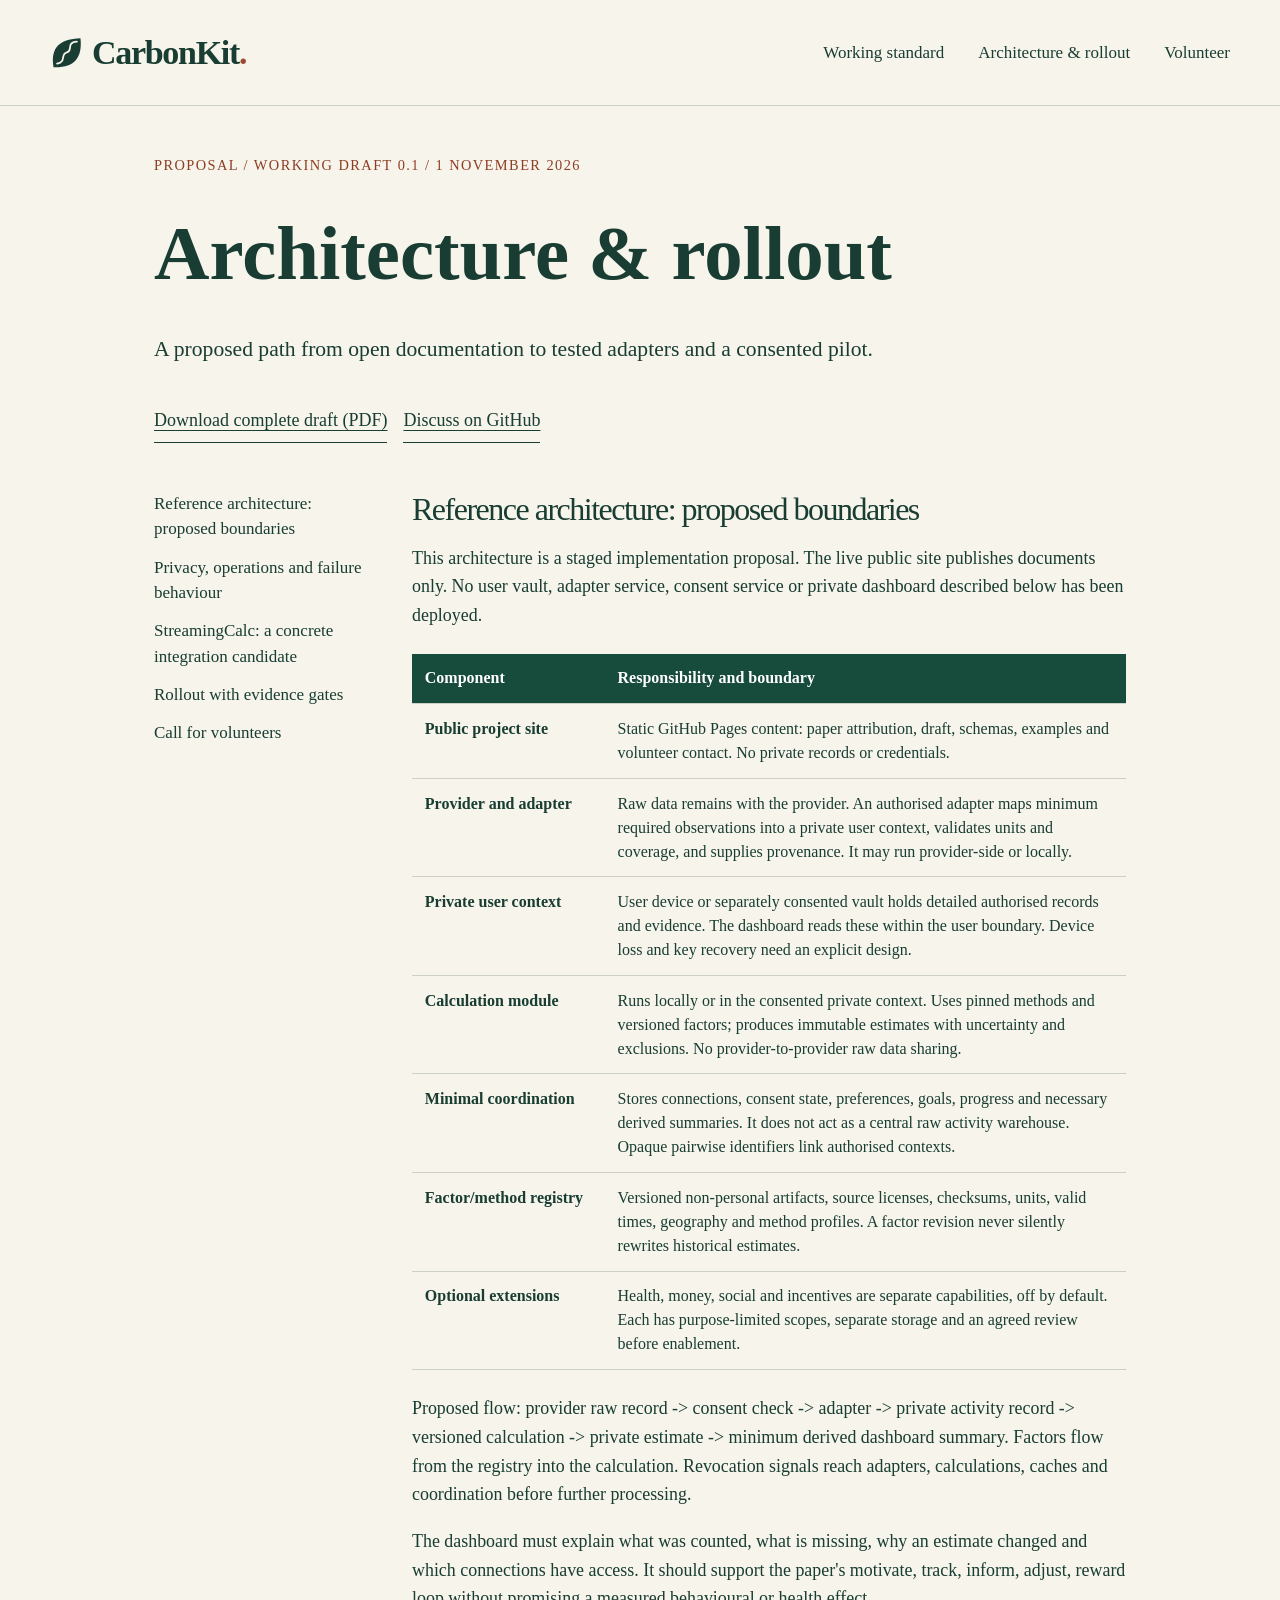
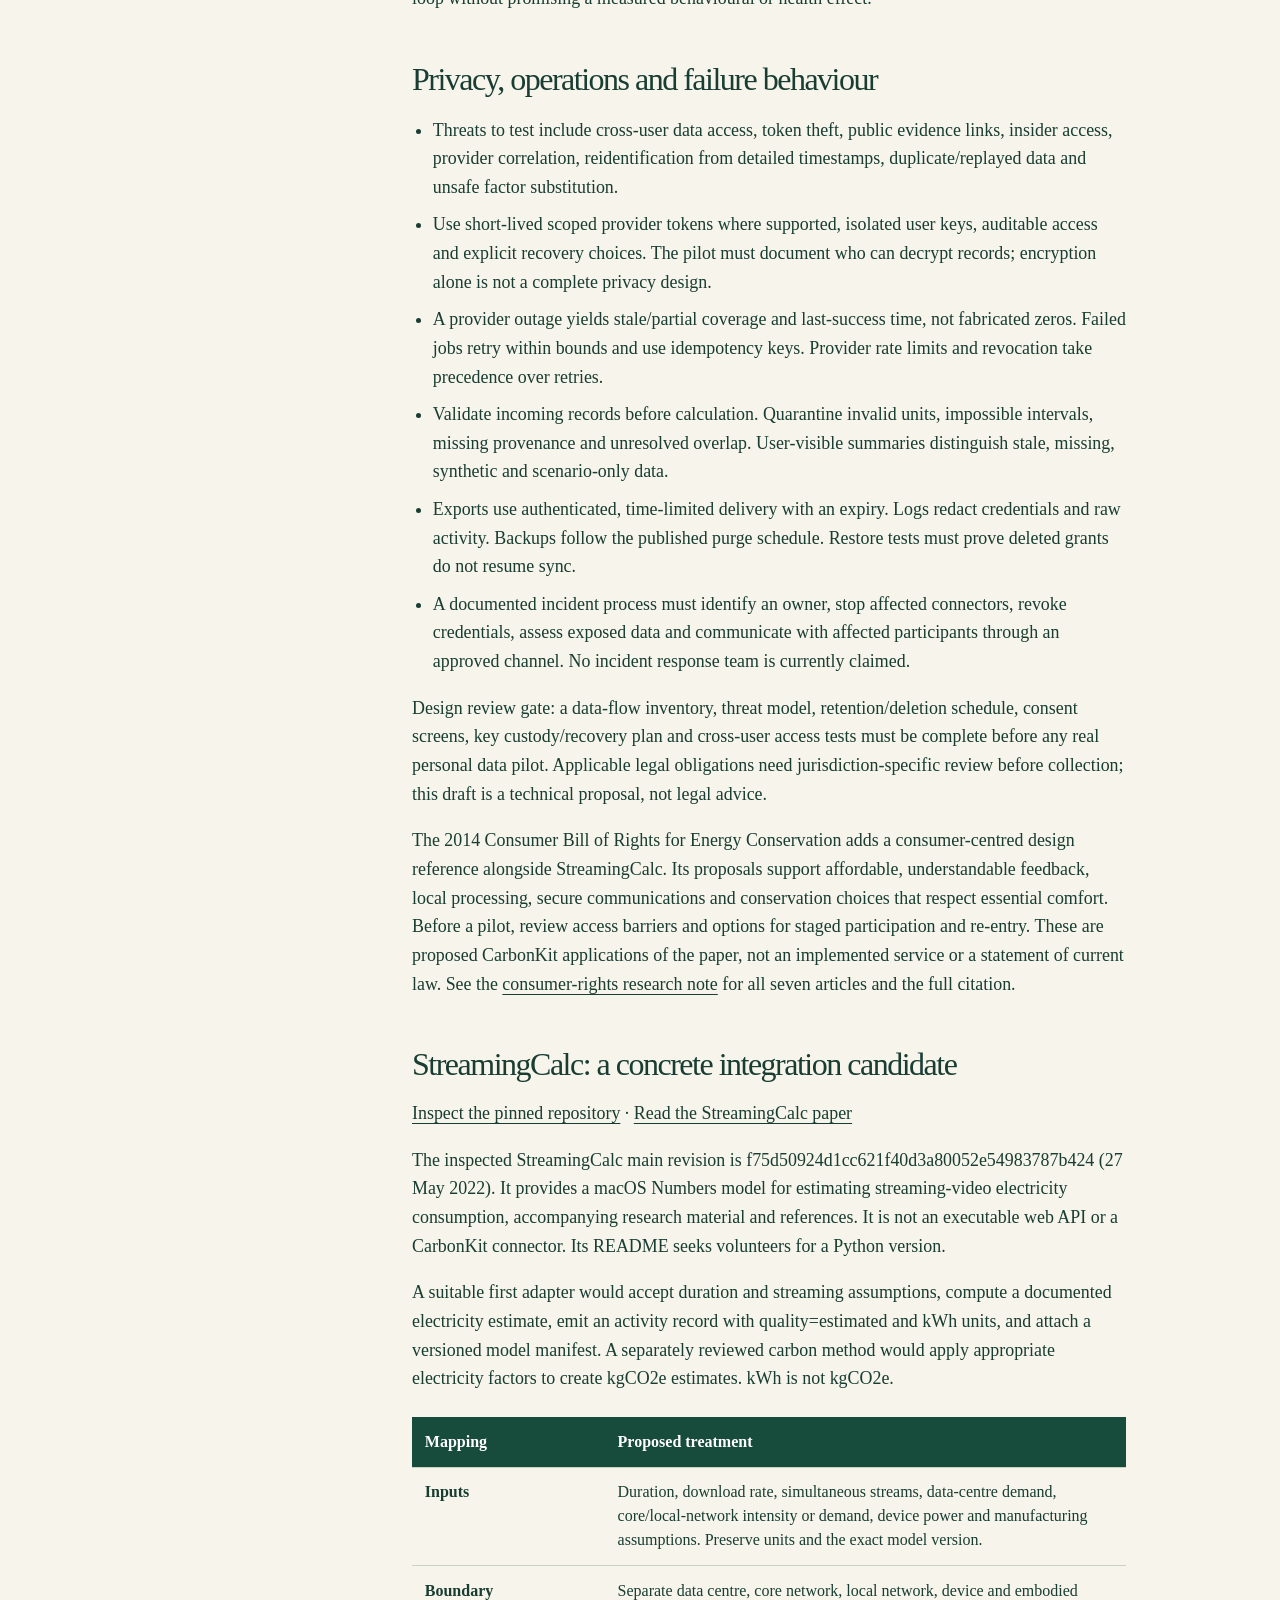
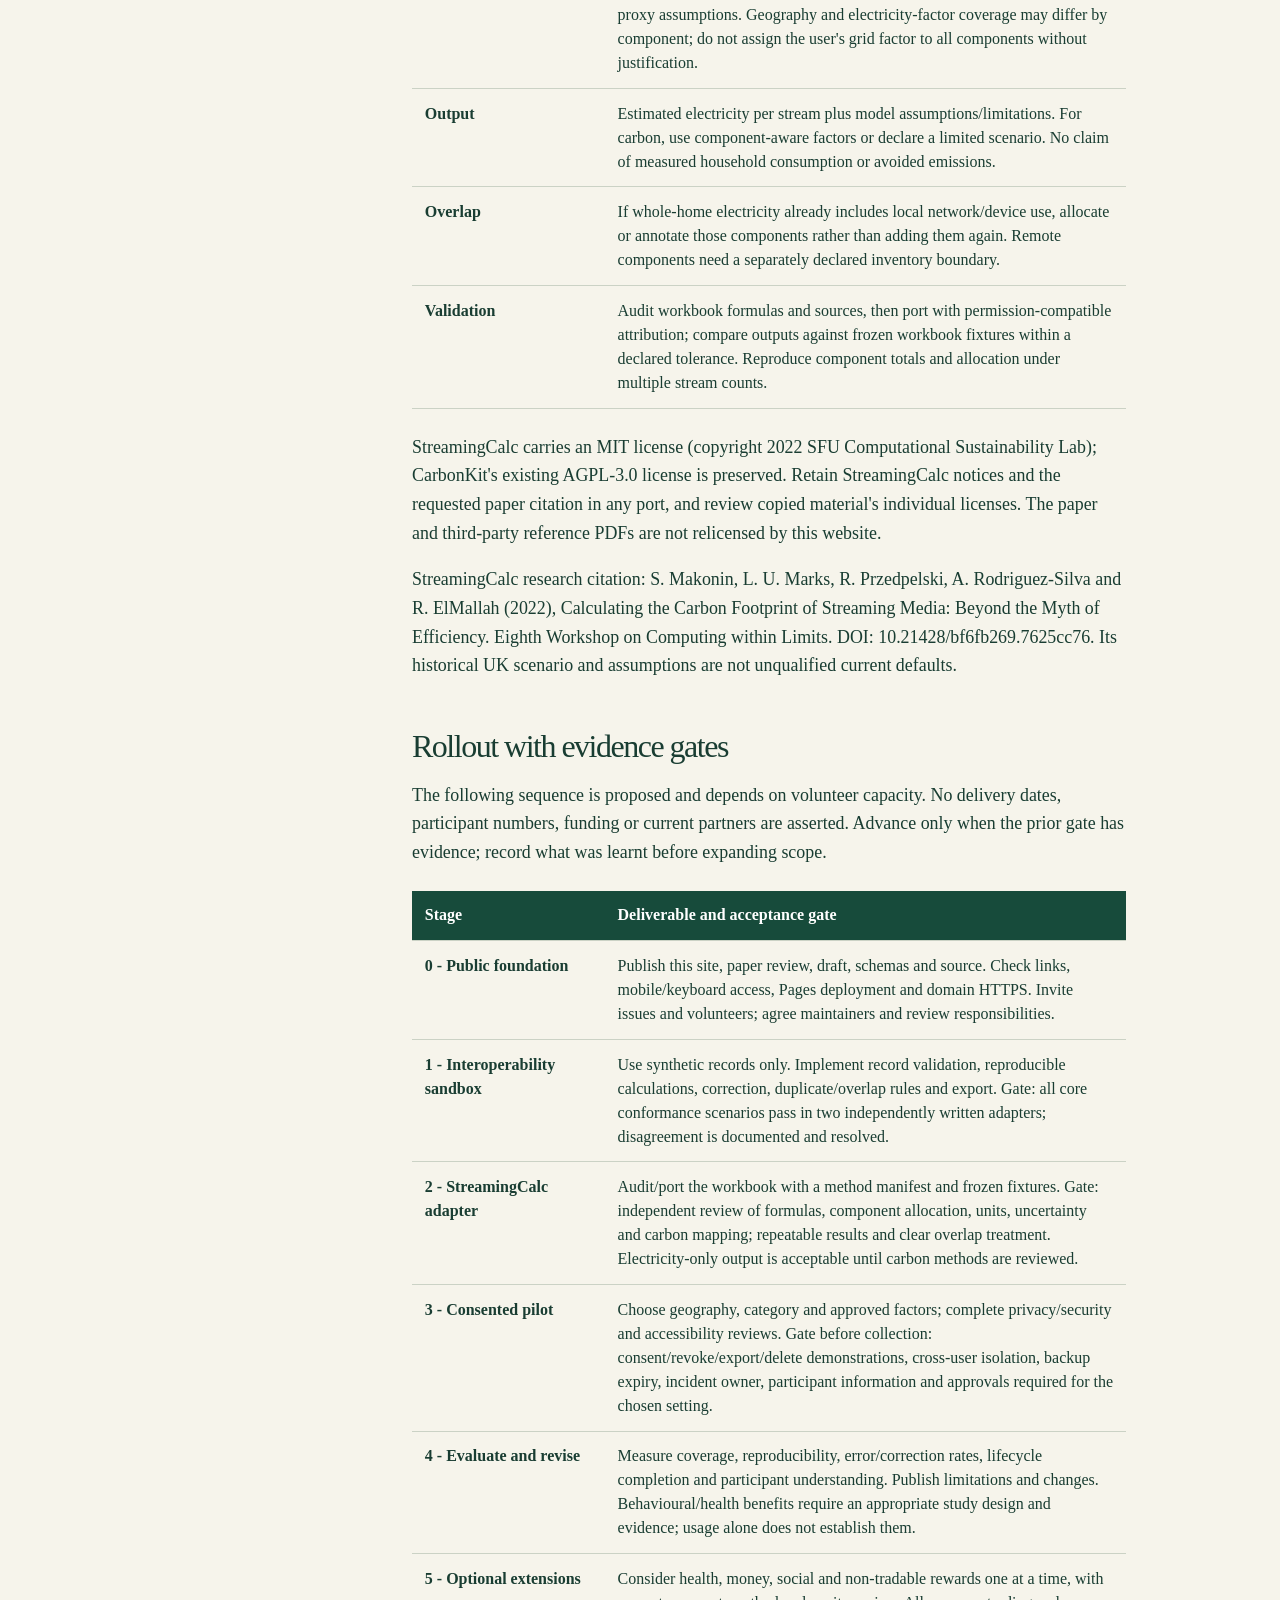
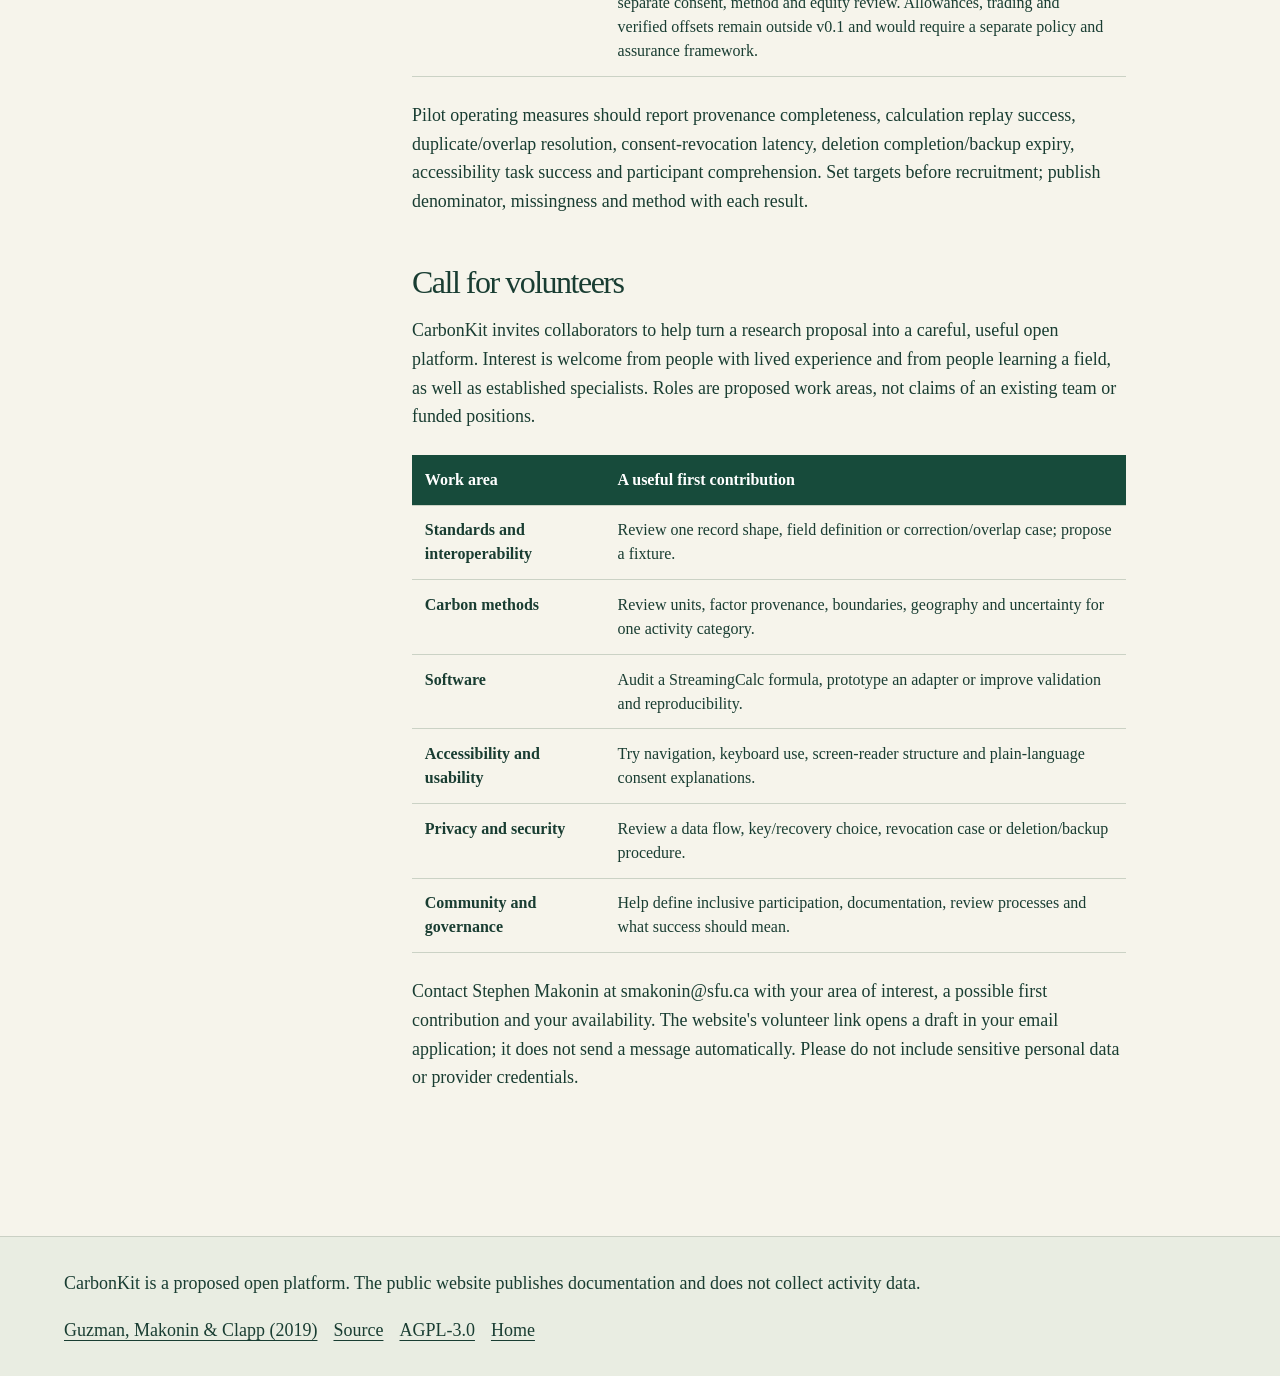
==== commit 6b81e4c0: "Reference consumer energy rights in CarbonKit research and design" ====
--- a/architecture.html
+++ b/architecture.html
@@ -1 +1 @@
-<!doctype html><html lang="en"><head><meta charset="utf-8"><meta name="viewport" content="width=device-width,initial-scale=1"><meta name="description" content="A proposed path from open documentation to tested adapters and a consented pilot."><title>Architecture &amp; rollout | CarbonKit</title><link rel="stylesheet" href="assets/style.css"><link rel="stylesheet" href="assets/documents.css"><link rel="icon" href="assets/favicon.svg" type="image/svg+xml"></head><body><a class="skip-link" href="#main">Skip to content</a><header class="site-header"><div class="wrap header-inner"><a href="index.html" class="brand" aria-label="CarbonKit home"><span class="brand-mark" aria-hidden="true"></span>CarbonKit<span class="brand-dot">.</span></a><nav aria-label="Primary navigation"><a href="standard.html">Working standard</a><a href="architecture.html">Architecture &amp; rollout</a><a href="index.html#volunteer">Volunteer</a></nav></div></header><main id="main" class="document"><p class="status">Proposal / Working draft 0.1 / 1 November 2026</p><h1>Architecture &amp; rollout</h1><p class="lede">A proposed path from open documentation to tested adapters and a consented pilot.</p><div class="doc-actions"><a href="downloads/carbonkit-working-draft-v0.1.pdf">Download complete draft (PDF)</a><a href="https://github.com/smakonin/CarbonKit">Discuss on GitHub</a></div><div class="document-grid"><nav class="document-nav" aria-label="On this page"><a href="#s1">Reference architecture: proposed boundaries</a><a href="#s2">Privacy, operations and failure behaviour</a><a href="#s3">StreamingCalc: a concrete integration candidate</a><a href="#s4">Rollout with evidence gates</a><a href="#s5">Call for volunteers</a></nav><div><section id="s1"><h2>Reference architecture: proposed boundaries</h2><p>This architecture is a staged implementation proposal. The live public site publishes documents only. No user vault, adapter service, consent service or private dashboard described below has been deployed.</p><div class="table-scroll" role="region" aria-label="Reference table" tabindex="0"><table><thead><tr><th scope="col">Component</th><th scope="col">Responsibility and boundary</th></tr></thead><tbody><tr><th scope="row">Public project site</th><td>Static GitHub Pages content: paper attribution, draft, schemas, examples and volunteer contact. No private records or credentials.</td></tr><tr><th scope="row">Provider and adapter</th><td>Raw data remains with the provider. An authorised adapter maps minimum required observations into a private user context, validates units and coverage, and supplies provenance. It may run provider-side or locally.</td></tr><tr><th scope="row">Private user context</th><td>User device or separately consented vault holds detailed authorised records and evidence. The dashboard reads these within the user boundary. Device loss and key recovery need an explicit design.</td></tr><tr><th scope="row">Calculation module</th><td>Runs locally or in the consented private context. Uses pinned methods and versioned factors; produces immutable estimates with uncertainty and exclusions. No provider-to-provider raw data sharing.</td></tr><tr><th scope="row">Minimal coordination</th><td>Stores connections, consent state, preferences, goals, progress and necessary derived summaries. It does not act as a central raw activity warehouse. Opaque pairwise identifiers link authorised contexts.</td></tr><tr><th scope="row">Factor/method registry</th><td>Versioned non-personal artifacts, source licenses, checksums, units, valid times, geography and method profiles. A factor revision never silently rewrites historical estimates.</td></tr><tr><th scope="row">Optional extensions</th><td>Health, money, social and incentives are separate capabilities, off by default. Each has purpose-limited scopes, separate storage and an agreed review before enablement.</td></tr></tbody></table></div><p>Proposed flow: provider raw record -&gt; consent check -&gt; adapter -&gt; private activity record -&gt; versioned calculation -&gt; private estimate -&gt; minimum derived dashboard summary. Factors flow from the registry into the calculation. Revocation signals reach adapters, calculations, caches and coordination before further processing.</p><p>The dashboard must explain what was counted, what is missing, why an estimate changed and which connections have access. It should support the paper&#x27;s motivate, track, inform, adjust, reward loop without promising a measured behavioural or health effect.</p></section><section id="s2"><h2>Privacy, operations and failure behaviour</h2><ul><li>Threats to test include cross-user data access, token theft, public evidence links, insider access, provider correlation, reidentification from detailed timestamps, duplicate/replayed data and unsafe factor substitution.</li><li>Use short-lived scoped provider tokens where supported, isolated user keys, auditable access and explicit recovery choices. The pilot must document who can decrypt records; encryption alone is not a complete privacy design.</li><li>A provider outage yields stale/partial coverage and last-success time, not fabricated zeros. Failed jobs retry within bounds and use idempotency keys. Provider rate limits and revocation take precedence over retries.</li><li>Validate incoming records before calculation. Quarantine invalid units, impossible intervals, missing provenance and unresolved overlap. User-visible summaries distinguish stale, missing, synthetic and scenario-only data.</li><li>Exports use authenticated, time-limited delivery with an expiry. Logs redact credentials and raw activity. Backups follow the published purge schedule. Restore tests must prove deleted grants do not resume sync.</li><li>A documented incident process must identify an owner, stop affected connectors, revoke credentials, assess exposed data and communicate with affected participants through an approved channel. No incident response team is currently claimed.</li></ul><p>Design review gate: a data-flow inventory, threat model, retention/deletion schedule, consent screens, key custody/recovery plan and cross-user access tests must be complete before any real personal data pilot. Applicable legal obligations need jurisdiction-specific review before collection; this draft is a technical proposal, not legal advice.</p></section><section id="s3"><span id="streamingcalc"></span><h2>StreamingCalc: a concrete integration candidate</h2><p><a href="https://github.com/smakonin/StreamingCalc/tree/f75d50924d1cc621f40d3a80052e54983787b424">Inspect the pinned repository</a> · <a href="https://doi.org/10.21428/bf6fb269.7625cc76">Read the StreamingCalc paper</a></p><p>The inspected StreamingCalc main revision is f75d50924d1cc621f40d3a80052e54983787b424 (27 May 2022). It provides a macOS Numbers model for estimating streaming-video electricity consumption, accompanying research material and references. It is not an executable web API or a CarbonKit connector. Its README seeks volunteers for a Python version.</p><p>A suitable first adapter would accept duration and streaming assumptions, compute a documented electricity estimate, emit an activity record with quality=estimated and kWh units, and attach a versioned model manifest. A separately reviewed carbon method would apply appropriate electricity factors to create kgCO2e estimates. kWh is not kgCO2e.</p><div class="table-scroll" role="region" aria-label="Reference table" tabindex="0"><table><thead><tr><th scope="col">Mapping</th><th scope="col">Proposed treatment</th></tr></thead><tbody><tr><th scope="row">Inputs</th><td>Duration, download rate, simultaneous streams, data-centre demand, core/local-network intensity or demand, device power and manufacturing assumptions. Preserve units and the exact model version.</td></tr><tr><th scope="row">Boundary</th><td>Separate data centre, core network, local network, device and embodied proxy assumptions. Geography and electricity-factor coverage may differ by component; do not assign the user&#x27;s grid factor to all components without justification.</td></tr><tr><th scope="row">Output</th><td>Estimated electricity per stream plus model assumptions/limitations. For carbon, use component-aware factors or declare a limited scenario. No claim of measured household consumption or avoided emissions.</td></tr><tr><th scope="row">Overlap</th><td>If whole-home electricity already includes local network/device use, allocate or annotate those components rather than adding them again. Remote components need a separately declared inventory boundary.</td></tr><tr><th scope="row">Validation</th><td>Audit workbook formulas and sources, then port with permission-compatible attribution; compare outputs against frozen workbook fixtures within a declared tolerance. Reproduce component totals and allocation under multiple stream counts.</td></tr></tbody></table></div><p>StreamingCalc carries an MIT license (copyright 2022 SFU Computational Sustainability Lab); CarbonKit&#x27;s existing AGPL-3.0 license is preserved. Retain StreamingCalc notices and the requested paper citation in any port, and review copied material&#x27;s individual licenses. The paper and third-party reference PDFs are not relicensed by this website.</p><p>StreamingCalc research citation: S. Makonin, L. U. Marks, R. Przedpelski, A. Rodriguez-Silva and R. ElMallah (2022), Calculating the Carbon Footprint of Streaming Media: Beyond the Myth of Efficiency. Eighth Workshop on Computing within Limits. DOI: 10.21428/bf6fb269.7625cc76. Its historical UK scenario and assumptions are not unqualified current defaults.</p></section><section id="s4"><h2>Rollout with evidence gates</h2><p>The following sequence is proposed and depends on volunteer capacity. No delivery dates, participant numbers, funding or current partners are asserted. Advance only when the prior gate has evidence; record what was learnt before expanding scope.</p><div class="table-scroll" role="region" aria-label="Reference table" tabindex="0"><table><thead><tr><th scope="col">Stage</th><th scope="col">Deliverable and acceptance gate</th></tr></thead><tbody><tr><th scope="row">0 - Public foundation</th><td>Publish this site, paper review, draft, schemas and source. Check links, mobile/keyboard access, Pages deployment and domain HTTPS. Invite issues and volunteers; agree maintainers and review responsibilities.</td></tr><tr><th scope="row">1 - Interoperability sandbox</th><td>Use synthetic records only. Implement record validation, reproducible calculations, correction, duplicate/overlap rules and export. Gate: all core conformance scenarios pass in two independently written adapters; disagreement is documented and resolved.</td></tr><tr><th scope="row">2 - StreamingCalc adapter</th><td>Audit/port the workbook with a method manifest and frozen fixtures. Gate: independent review of formulas, component allocation, units, uncertainty and carbon mapping; repeatable results and clear overlap treatment. Electricity-only output is acceptable until carbon methods are reviewed.</td></tr><tr><th scope="row">3 - Consented pilot</th><td>Choose geography, category and approved factors; complete privacy/security and accessibility reviews. Gate before collection: consent/revoke/export/delete demonstrations, cross-user isolation, backup expiry, incident owner, participant information and approvals required for the chosen setting.</td></tr><tr><th scope="row">4 - Evaluate and revise</th><td>Measure coverage, reproducibility, error/correction rates, lifecycle completion and participant understanding. Publish limitations and changes. Behavioural/health benefits require an appropriate study design and evidence; usage alone does not establish them.</td></tr><tr><th scope="row">5 - Optional extensions</th><td>Consider health, money, social and non-tradable rewards one at a time, with separate consent, method and equity review. Allowances, trading and verified offsets remain outside v0.1 and would require a separate policy and assurance framework.</td></tr></tbody></table></div><p>Pilot operating measures should report provenance completeness, calculation replay success, duplicate/overlap resolution, consent-revocation latency, deletion completion/backup expiry, accessibility task success and participant comprehension. Set targets before recruitment; publish denominator, missingness and method with each result.</p></section><section id="s5"><h2>Call for volunteers</h2><p>CarbonKit invites collaborators to help turn a research proposal into a careful, useful open platform. Interest is welcome from people with lived experience and from people learning a field, as well as established specialists. Roles are proposed work areas, not claims of an existing team or funded positions.</p><div class="table-scroll" role="region" aria-label="Reference table" tabindex="0"><table><thead><tr><th scope="col">Work area</th><th scope="col">A useful first contribution</th></tr></thead><tbody><tr><th scope="row">Standards and interoperability</th><td>Review one record shape, field definition or correction/overlap case; propose a fixture.</td></tr><tr><th scope="row">Carbon methods</th><td>Review units, factor provenance, boundaries, geography and uncertainty for one activity category.</td></tr><tr><th scope="row">Software</th><td>Audit a StreamingCalc formula, prototype an adapter or improve validation and reproducibility.</td></tr><tr><th scope="row">Accessibility and usability</th><td>Try navigation, keyboard use, screen-reader structure and plain-language consent explanations.</td></tr><tr><th scope="row">Privacy and security</th><td>Review a data flow, key/recovery choice, revocation case or deletion/backup procedure.</td></tr><tr><th scope="row">Community and governance</th><td>Help define inclusive participation, documentation, review processes and what success should mean.</td></tr></tbody></table></div><p>Contact Stephen Makonin at smakonin@sfu.ca with your area of interest, a possible first contribution and your availability. The website&#x27;s volunteer link opens a draft in your email application; it does not send a message automatically. Please do not include sensitive personal data or provider credentials.</p></section></div></div></main><footer class="document-footer"><p>CarbonKit is a proposed open platform. The public website publishes documentation and does not collect activity data.</p><a href="https://doi.org/10.1145/3313294.3313385">Guzman, Makonin &amp; Clapp (2019)</a><a href="https://github.com/smakonin/CarbonKit">Source</a><a href="LICENSE">AGPL-3.0</a><a href="index.html">Home</a></footer></body></html>+<!doctype html><html lang="en"><head><meta charset="utf-8"><meta name="viewport" content="width=device-width,initial-scale=1"><meta name="description" content="A proposed path from open documentation to tested adapters and a consented pilot."><title>Architecture &amp; rollout | CarbonKit</title><link rel="stylesheet" href="assets/style.css"><link rel="stylesheet" href="assets/documents.css"><link rel="icon" href="assets/favicon.svg" type="image/svg+xml"></head><body><a class="skip-link" href="#main">Skip to content</a><header class="site-header"><div class="wrap header-inner"><a href="index.html" class="brand" aria-label="CarbonKit home"><span class="brand-mark" aria-hidden="true"></span>CarbonKit<span class="brand-dot">.</span></a><nav aria-label="Primary navigation"><a href="standard.html">Working standard</a><a href="architecture.html">Architecture &amp; rollout</a><a href="index.html#volunteer">Volunteer</a></nav></div></header><main id="main" class="document"><p class="status">Proposal / Working draft 0.1 / 1 November 2026</p><h1>Architecture &amp; rollout</h1><p class="lede">A proposed path from open documentation to tested adapters and a consented pilot.</p><div class="doc-actions"><a href="downloads/carbonkit-working-draft-v0.1.pdf">Download complete draft (PDF)</a><a href="https://github.com/smakonin/CarbonKit">Discuss on GitHub</a></div><div class="document-grid"><nav class="document-nav" aria-label="On this page"><a href="#s1">Reference architecture: proposed boundaries</a><a href="#s2">Privacy, operations and failure behaviour</a><a href="#s3">StreamingCalc: a concrete integration candidate</a><a href="#s4">Rollout with evidence gates</a><a href="#s5">Call for volunteers</a></nav><div><section id="s1"><h2>Reference architecture: proposed boundaries</h2><p>This architecture is a staged implementation proposal. The live public site publishes documents only. No user vault, adapter service, consent service or private dashboard described below has been deployed.</p><div class="table-scroll" role="region" aria-label="Reference table" tabindex="0"><table><thead><tr><th scope="col">Component</th><th scope="col">Responsibility and boundary</th></tr></thead><tbody><tr><th scope="row">Public project site</th><td>Static GitHub Pages content: paper attribution, draft, schemas, examples and volunteer contact. No private records or credentials.</td></tr><tr><th scope="row">Provider and adapter</th><td>Raw data remains with the provider. An authorised adapter maps minimum required observations into a private user context, validates units and coverage, and supplies provenance. It may run provider-side or locally.</td></tr><tr><th scope="row">Private user context</th><td>User device or separately consented vault holds detailed authorised records and evidence. The dashboard reads these within the user boundary. Device loss and key recovery need an explicit design.</td></tr><tr><th scope="row">Calculation module</th><td>Runs locally or in the consented private context. Uses pinned methods and versioned factors; produces immutable estimates with uncertainty and exclusions. No provider-to-provider raw data sharing.</td></tr><tr><th scope="row">Minimal coordination</th><td>Stores connections, consent state, preferences, goals, progress and necessary derived summaries. It does not act as a central raw activity warehouse. Opaque pairwise identifiers link authorised contexts.</td></tr><tr><th scope="row">Factor/method registry</th><td>Versioned non-personal artifacts, source licenses, checksums, units, valid times, geography and method profiles. A factor revision never silently rewrites historical estimates.</td></tr><tr><th scope="row">Optional extensions</th><td>Health, money, social and incentives are separate capabilities, off by default. Each has purpose-limited scopes, separate storage and an agreed review before enablement.</td></tr></tbody></table></div><p>Proposed flow: provider raw record -&gt; consent check -&gt; adapter -&gt; private activity record -&gt; versioned calculation -&gt; private estimate -&gt; minimum derived dashboard summary. Factors flow from the registry into the calculation. Revocation signals reach adapters, calculations, caches and coordination before further processing.</p><p>The dashboard must explain what was counted, what is missing, why an estimate changed and which connections have access. It should support the paper&#x27;s motivate, track, inform, adjust, reward loop without promising a measured behavioural or health effect.</p></section><section id="s2"><h2>Privacy, operations and failure behaviour</h2><ul><li>Threats to test include cross-user data access, token theft, public evidence links, insider access, provider correlation, reidentification from detailed timestamps, duplicate/replayed data and unsafe factor substitution.</li><li>Use short-lived scoped provider tokens where supported, isolated user keys, auditable access and explicit recovery choices. The pilot must document who can decrypt records; encryption alone is not a complete privacy design.</li><li>A provider outage yields stale/partial coverage and last-success time, not fabricated zeros. Failed jobs retry within bounds and use idempotency keys. Provider rate limits and revocation take precedence over retries.</li><li>Validate incoming records before calculation. Quarantine invalid units, impossible intervals, missing provenance and unresolved overlap. User-visible summaries distinguish stale, missing, synthetic and scenario-only data.</li><li>Exports use authenticated, time-limited delivery with an expiry. Logs redact credentials and raw activity. Backups follow the published purge schedule. Restore tests must prove deleted grants do not resume sync.</li><li>A documented incident process must identify an owner, stop affected connectors, revoke credentials, assess exposed data and communicate with affected participants through an approved channel. No incident response team is currently claimed.</li></ul><p>Design review gate: a data-flow inventory, threat model, retention/deletion schedule, consent screens, key custody/recovery plan and cross-user access tests must be complete before any real personal data pilot. Applicable legal obligations need jurisdiction-specific review before collection; this draft is a technical proposal, not legal advice.</p><p>The 2014 Consumer Bill of Rights for Energy Conservation adds a consumer-centred design reference alongside StreamingCalc. Its proposals support affordable, understandable feedback, local processing, secure communications and conservation choices that respect essential comfort. Before a pilot, review access barriers and options for staged participation and re-entry. These are proposed CarbonKit applications of the paper, not an implemented service or a statement of current law. See the <a href="consumer-rights.html">consumer-rights research note</a> for all seven articles and the full citation.</p></section><section id="s3"><span id="streamingcalc"></span><h2>StreamingCalc: a concrete integration candidate</h2><p><a href="https://github.com/smakonin/StreamingCalc/tree/f75d50924d1cc621f40d3a80052e54983787b424">Inspect the pinned repository</a> · <a href="https://doi.org/10.21428/bf6fb269.7625cc76">Read the StreamingCalc paper</a></p><p>The inspected StreamingCalc main revision is f75d50924d1cc621f40d3a80052e54983787b424 (27 May 2022). It provides a macOS Numbers model for estimating streaming-video electricity consumption, accompanying research material and references. It is not an executable web API or a CarbonKit connector. Its README seeks volunteers for a Python version.</p><p>A suitable first adapter would accept duration and streaming assumptions, compute a documented electricity estimate, emit an activity record with quality=estimated and kWh units, and attach a versioned model manifest. A separately reviewed carbon method would apply appropriate electricity factors to create kgCO2e estimates. kWh is not kgCO2e.</p><div class="table-scroll" role="region" aria-label="Reference table" tabindex="0"><table><thead><tr><th scope="col">Mapping</th><th scope="col">Proposed treatment</th></tr></thead><tbody><tr><th scope="row">Inputs</th><td>Duration, download rate, simultaneous streams, data-centre demand, core/local-network intensity or demand, device power and manufacturing assumptions. Preserve units and the exact model version.</td></tr><tr><th scope="row">Boundary</th><td>Separate data centre, core network, local network, device and embodied proxy assumptions. Geography and electricity-factor coverage may differ by component; do not assign the user&#x27;s grid factor to all components without justification.</td></tr><tr><th scope="row">Output</th><td>Estimated electricity per stream plus model assumptions/limitations. For carbon, use component-aware factors or declare a limited scenario. No claim of measured household consumption or avoided emissions.</td></tr><tr><th scope="row">Overlap</th><td>If whole-home electricity already includes local network/device use, allocate or annotate those components rather than adding them again. Remote components need a separately declared inventory boundary.</td></tr><tr><th scope="row">Validation</th><td>Audit workbook formulas and sources, then port with permission-compatible attribution; compare outputs against frozen workbook fixtures within a declared tolerance. Reproduce component totals and allocation under multiple stream counts.</td></tr></tbody></table></div><p>StreamingCalc carries an MIT license (copyright 2022 SFU Computational Sustainability Lab); CarbonKit&#x27;s existing AGPL-3.0 license is preserved. Retain StreamingCalc notices and the requested paper citation in any port, and review copied material&#x27;s individual licenses. The paper and third-party reference PDFs are not relicensed by this website.</p><p>StreamingCalc research citation: S. Makonin, L. U. Marks, R. Przedpelski, A. Rodriguez-Silva and R. ElMallah (2022), Calculating the Carbon Footprint of Streaming Media: Beyond the Myth of Efficiency. Eighth Workshop on Computing within Limits. DOI: 10.21428/bf6fb269.7625cc76. Its historical UK scenario and assumptions are not unqualified current defaults.</p></section><section id="s4"><h2>Rollout with evidence gates</h2><p>The following sequence is proposed and depends on volunteer capacity. No delivery dates, participant numbers, funding or current partners are asserted. Advance only when the prior gate has evidence; record what was learnt before expanding scope.</p><div class="table-scroll" role="region" aria-label="Reference table" tabindex="0"><table><thead><tr><th scope="col">Stage</th><th scope="col">Deliverable and acceptance gate</th></tr></thead><tbody><tr><th scope="row">0 - Public foundation</th><td>Publish this site, paper review, draft, schemas and source. Check links, mobile/keyboard access, Pages deployment and domain HTTPS. Invite issues and volunteers; agree maintainers and review responsibilities.</td></tr><tr><th scope="row">1 - Interoperability sandbox</th><td>Use synthetic records only. Implement record validation, reproducible calculations, correction, duplicate/overlap rules and export. Gate: all core conformance scenarios pass in two independently written adapters; disagreement is documented and resolved.</td></tr><tr><th scope="row">2 - StreamingCalc adapter</th><td>Audit/port the workbook with a method manifest and frozen fixtures. Gate: independent review of formulas, component allocation, units, uncertainty and carbon mapping; repeatable results and clear overlap treatment. Electricity-only output is acceptable until carbon methods are reviewed.</td></tr><tr><th scope="row">3 - Consented pilot</th><td>Choose geography, category and approved factors; complete privacy/security and accessibility reviews. Gate before collection: consent/revoke/export/delete demonstrations, cross-user isolation, backup expiry, incident owner, participant information and approvals required for the chosen setting.</td></tr><tr><th scope="row">4 - Evaluate and revise</th><td>Measure coverage, reproducibility, error/correction rates, lifecycle completion and participant understanding. Publish limitations and changes. Behavioural/health benefits require an appropriate study design and evidence; usage alone does not establish them.</td></tr><tr><th scope="row">5 - Optional extensions</th><td>Consider health, money, social and non-tradable rewards one at a time, with separate consent, method and equity review. Allowances, trading and verified offsets remain outside v0.1 and would require a separate policy and assurance framework.</td></tr></tbody></table></div><p>Pilot operating measures should report provenance completeness, calculation replay success, duplicate/overlap resolution, consent-revocation latency, deletion completion/backup expiry, accessibility task success and participant comprehension. Set targets before recruitment; publish denominator, missingness and method with each result.</p></section><section id="s5"><h2>Call for volunteers</h2><p>CarbonKit invites collaborators to help turn a research proposal into a careful, useful open platform. Interest is welcome from people with lived experience and from people learning a field, as well as established specialists. Roles are proposed work areas, not claims of an existing team or funded positions.</p><div class="table-scroll" role="region" aria-label="Reference table" tabindex="0"><table><thead><tr><th scope="col">Work area</th><th scope="col">A useful first contribution</th></tr></thead><tbody><tr><th scope="row">Standards and interoperability</th><td>Review one record shape, field definition or correction/overlap case; propose a fixture.</td></tr><tr><th scope="row">Carbon methods</th><td>Review units, factor provenance, boundaries, geography and uncertainty for one activity category.</td></tr><tr><th scope="row">Software</th><td>Audit a StreamingCalc formula, prototype an adapter or improve validation and reproducibility.</td></tr><tr><th scope="row">Accessibility and usability</th><td>Try navigation, keyboard use, screen-reader structure and plain-language consent explanations.</td></tr><tr><th scope="row">Privacy and security</th><td>Review a data flow, key/recovery choice, revocation case or deletion/backup procedure.</td></tr><tr><th scope="row">Community and governance</th><td>Help define inclusive participation, documentation, review processes and what success should mean.</td></tr></tbody></table></div><p>Contact Stephen Makonin at smakonin@sfu.ca with your area of interest, a possible first contribution and your availability. The website&#x27;s volunteer link opens a draft in your email application; it does not send a message automatically. Please do not include sensitive personal data or provider credentials.</p></section></div></div></main><footer class="document-footer"><p>CarbonKit is a proposed open platform. The public website publishes documentation and does not collect activity data.</p><a href="https://doi.org/10.1145/3313294.3313385">Guzman, Makonin &amp; Clapp (2019)</a><a href="https://github.com/smakonin/CarbonKit">Source</a><a href="LICENSE">AGPL-3.0</a><a href="index.html">Home</a></footer></body></html>
--- a/assets/style.css
+++ b/assets/style.css
@@ -8,3 +8,5 @@
 
 /* CarbonKit leaf with a flowing S-shaped vein. */
 .brand-mark{background:transparent url("logo-mark.svg") center/contain no-repeat;border-radius:0;transform:none;width:34px;height:38px;margin-right:8px}.brand-mark:after{content:none}.site-footer .brand-mark{width:29px;height:32px}@media(max-width:600px){.brand-mark{width:32px;height:36px}}
+
+.related-research{border-top:1px solid var(--line);margin-top:32px;padding-top:26px}.related-research h3{font-size:25px;margin:0 0 17px}.related-research .related-authors{font-size:14px;color:var(--rust);line-height:1.6}.related-research p{overflow-wrap:anywhere}
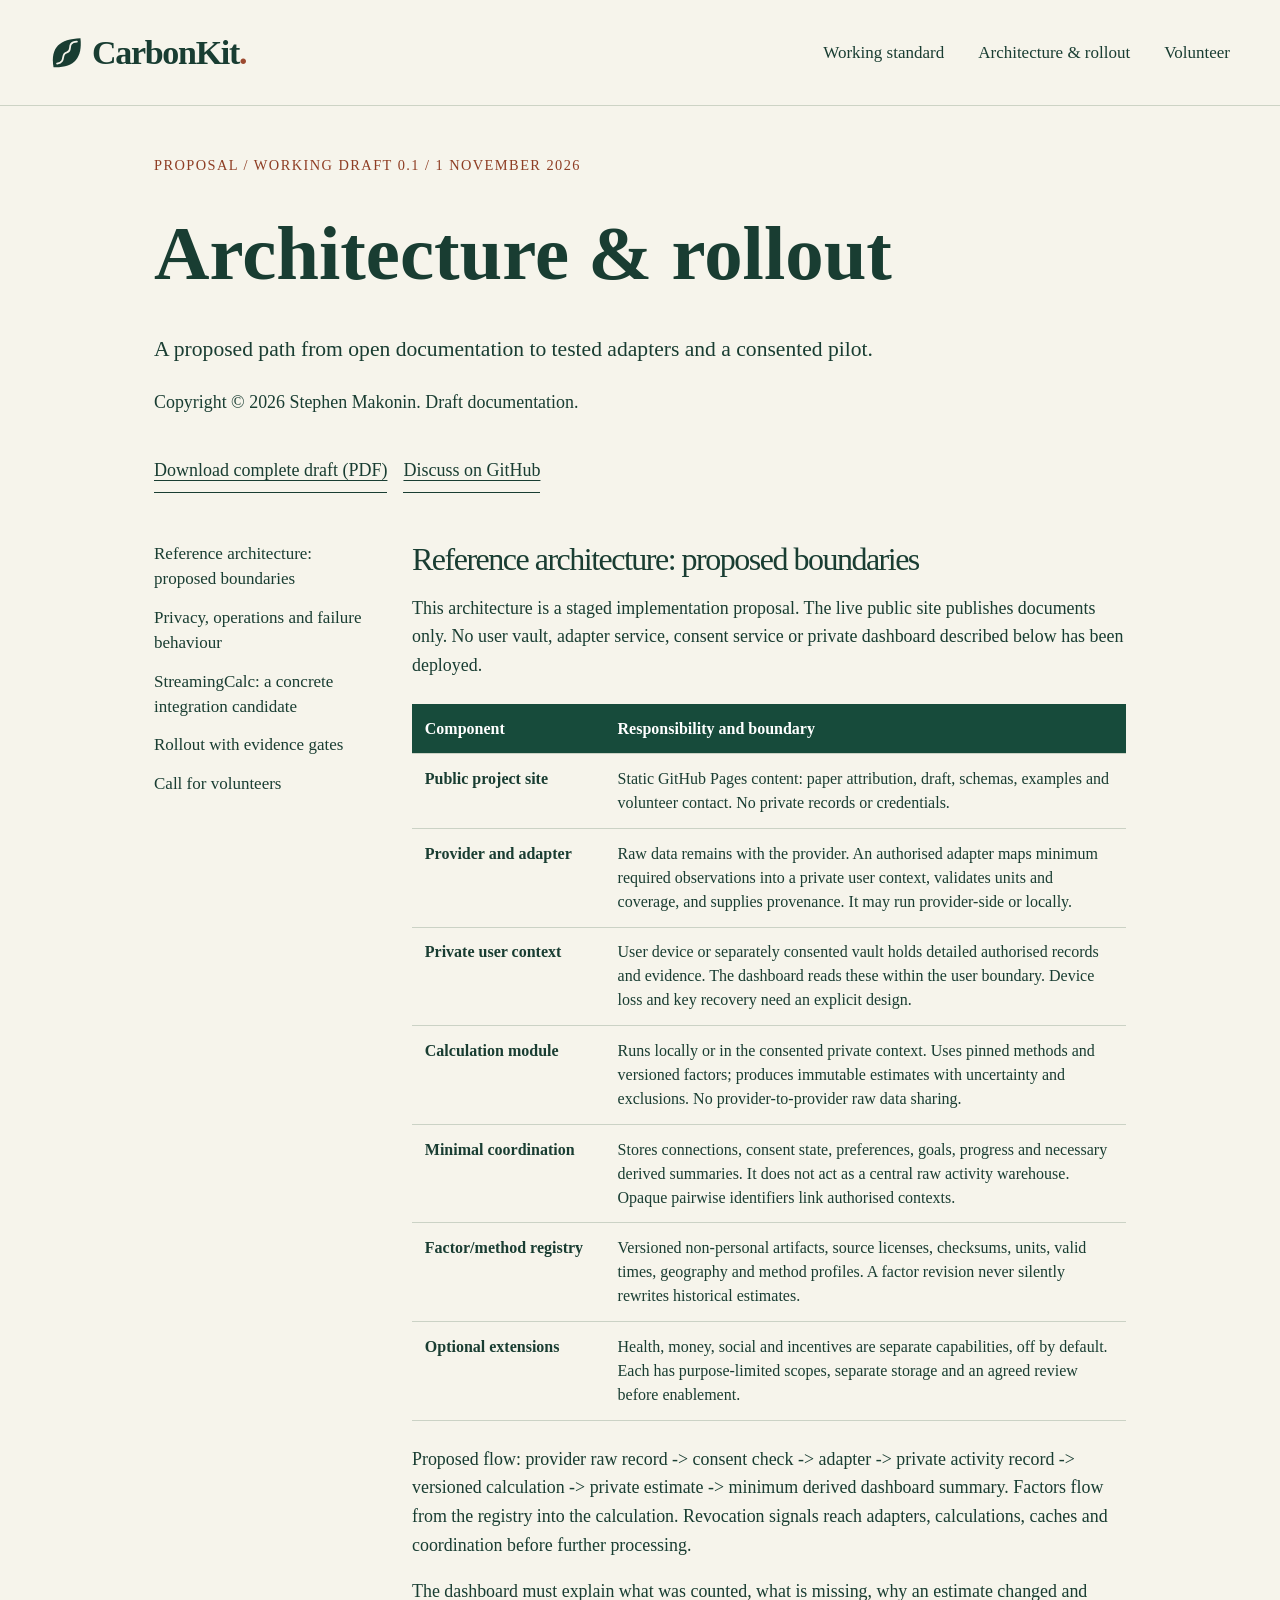
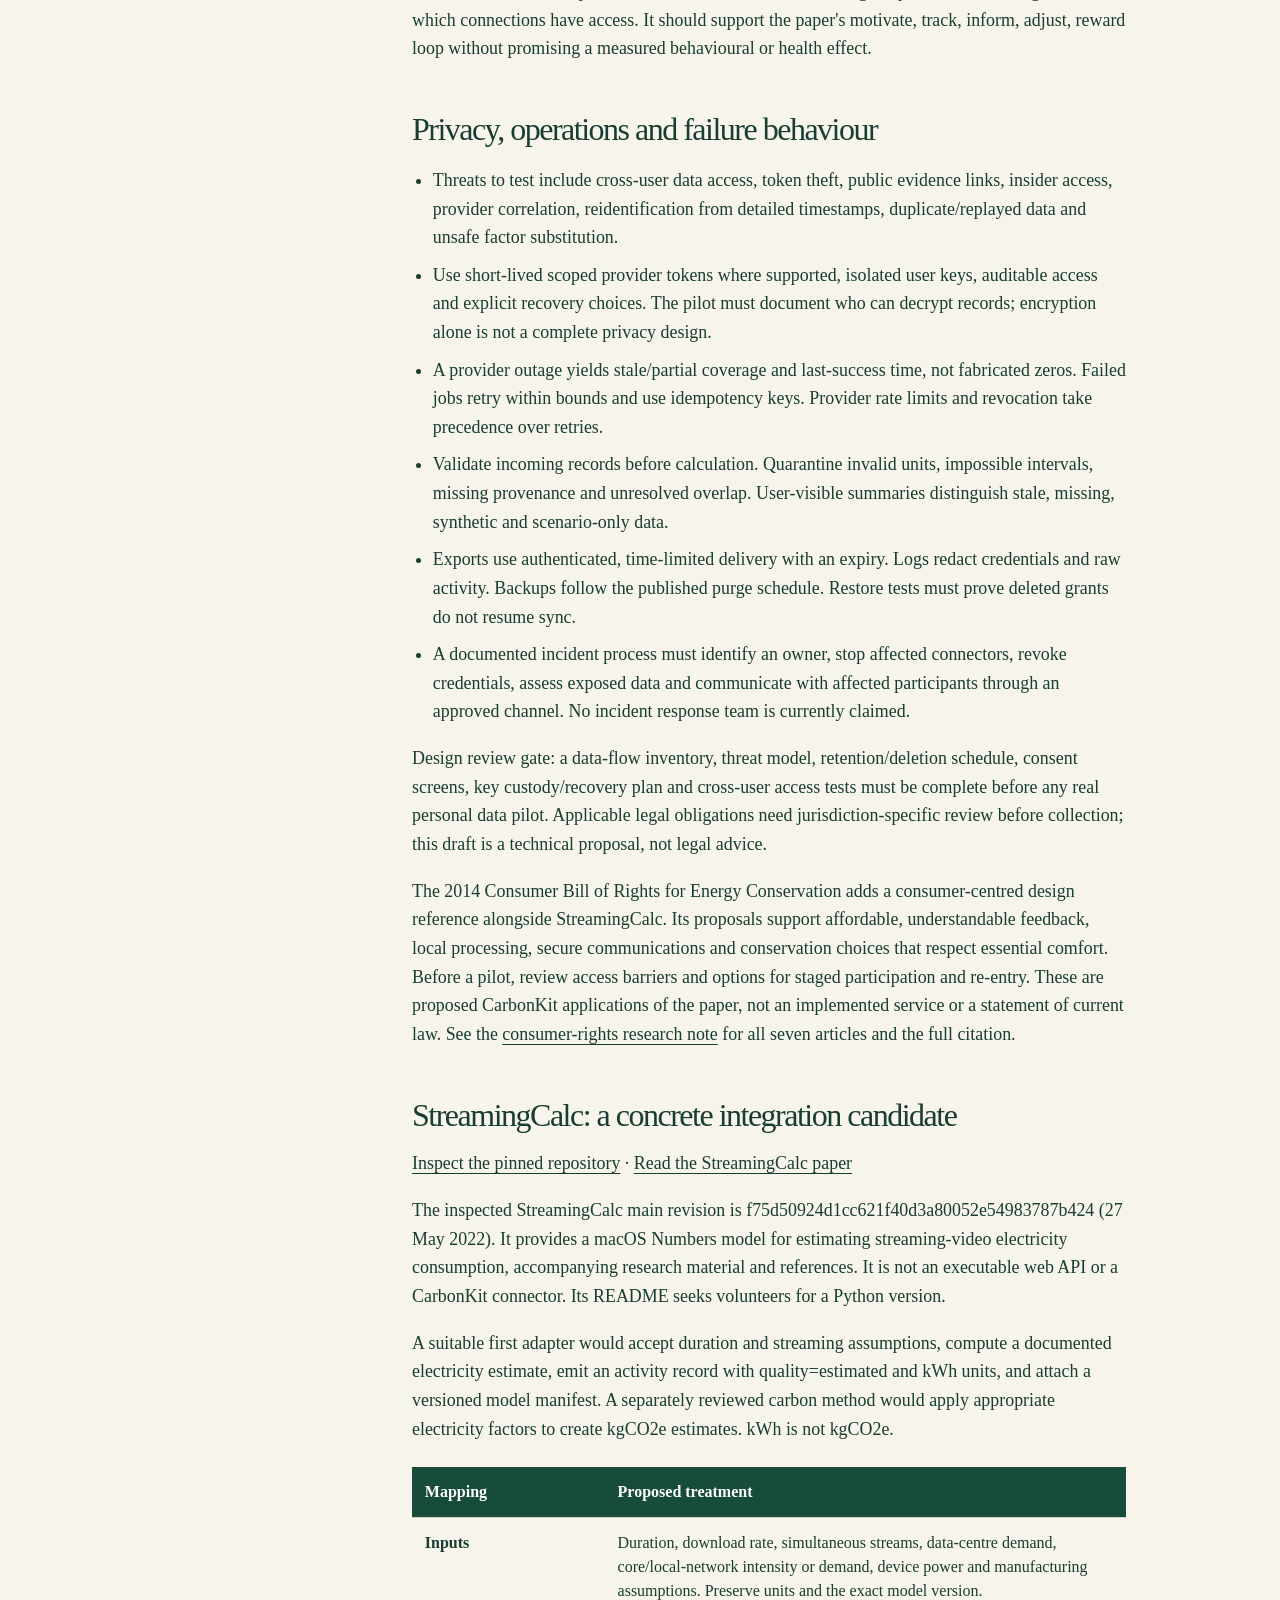
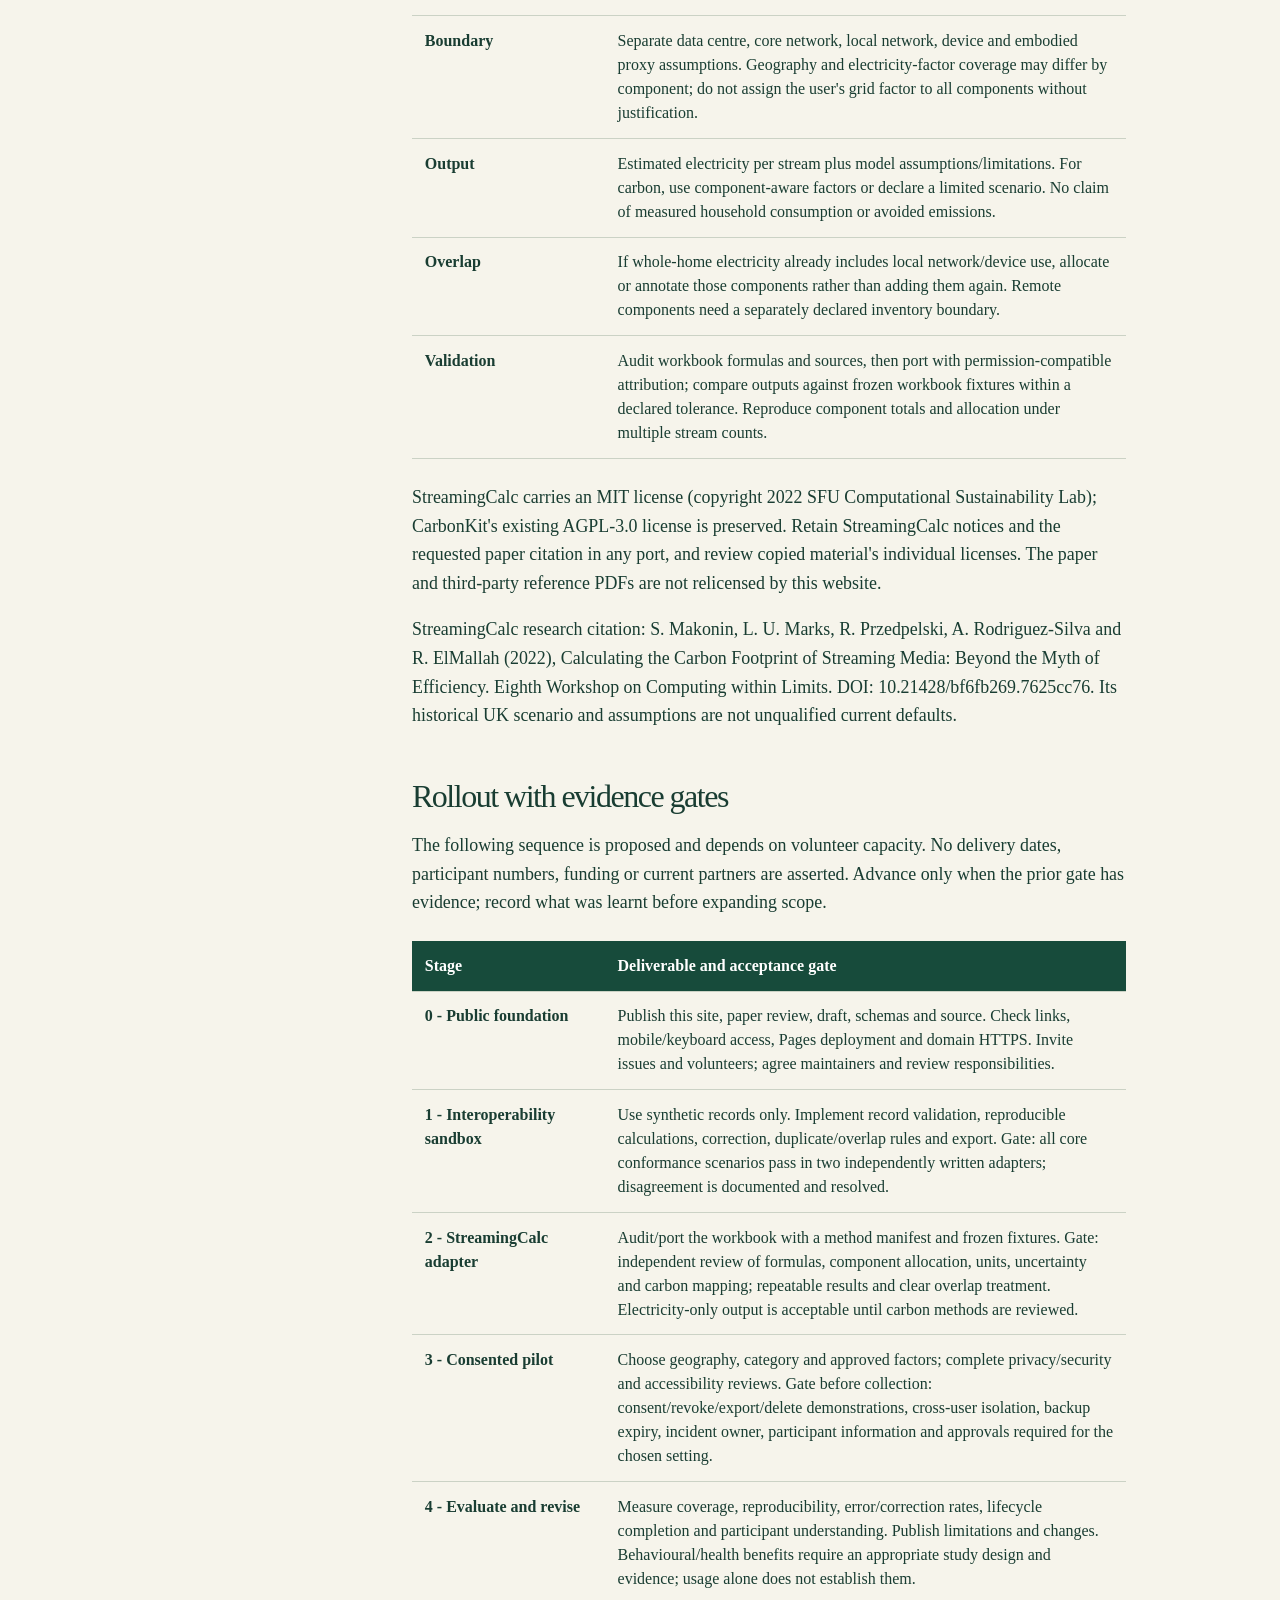
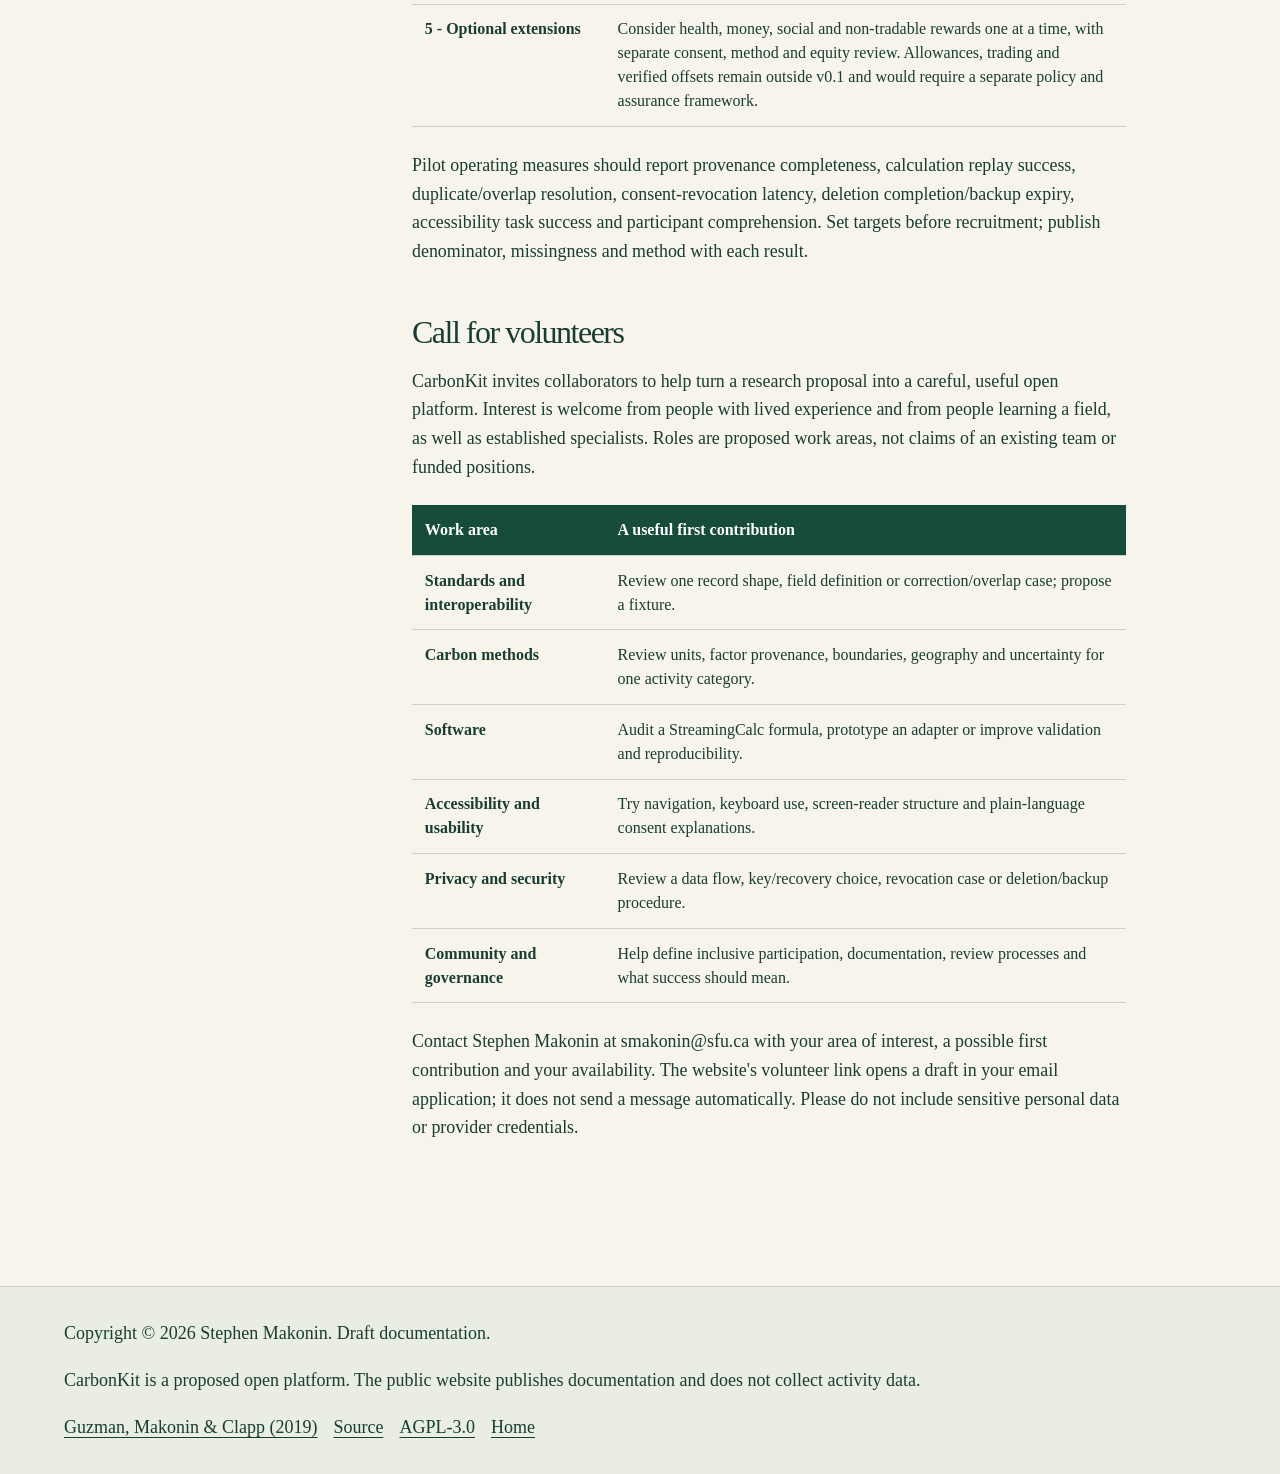
==== commit 0d9f1995: "Add Stephen Makonin copyright notice to CarbonKit drafts" ====
--- a/architecture.html
+++ b/architecture.html
@@ -1 +1 @@
-<!doctype html><html lang="en"><head><meta charset="utf-8"><meta name="viewport" content="width=device-width,initial-scale=1"><meta name="description" content="A proposed path from open documentation to tested adapters and a consented pilot."><title>Architecture &amp; rollout | CarbonKit</title><link rel="stylesheet" href="assets/style.css"><link rel="stylesheet" href="assets/documents.css"><link rel="icon" href="assets/favicon.svg" type="image/svg+xml"></head><body><a class="skip-link" href="#main">Skip to content</a><header class="site-header"><div class="wrap header-inner"><a href="index.html" class="brand" aria-label="CarbonKit home"><span class="brand-mark" aria-hidden="true"></span>CarbonKit<span class="brand-dot">.</span></a><nav aria-label="Primary navigation"><a href="standard.html">Working standard</a><a href="architecture.html">Architecture &amp; rollout</a><a href="index.html#volunteer">Volunteer</a></nav></div></header><main id="main" class="document"><p class="status">Proposal / Working draft 0.1 / 1 November 2026</p><h1>Architecture &amp; rollout</h1><p class="lede">A proposed path from open documentation to tested adapters and a consented pilot.</p><div class="doc-actions"><a href="downloads/carbonkit-working-draft-v0.1.pdf">Download complete draft (PDF)</a><a href="https://github.com/smakonin/CarbonKit">Discuss on GitHub</a></div><div class="document-grid"><nav class="document-nav" aria-label="On this page"><a href="#s1">Reference architecture: proposed boundaries</a><a href="#s2">Privacy, operations and failure behaviour</a><a href="#s3">StreamingCalc: a concrete integration candidate</a><a href="#s4">Rollout with evidence gates</a><a href="#s5">Call for volunteers</a></nav><div><section id="s1"><h2>Reference architecture: proposed boundaries</h2><p>This architecture is a staged implementation proposal. The live public site publishes documents only. No user vault, adapter service, consent service or private dashboard described below has been deployed.</p><div class="table-scroll" role="region" aria-label="Reference table" tabindex="0"><table><thead><tr><th scope="col">Component</th><th scope="col">Responsibility and boundary</th></tr></thead><tbody><tr><th scope="row">Public project site</th><td>Static GitHub Pages content: paper attribution, draft, schemas, examples and volunteer contact. No private records or credentials.</td></tr><tr><th scope="row">Provider and adapter</th><td>Raw data remains with the provider. An authorised adapter maps minimum required observations into a private user context, validates units and coverage, and supplies provenance. It may run provider-side or locally.</td></tr><tr><th scope="row">Private user context</th><td>User device or separately consented vault holds detailed authorised records and evidence. The dashboard reads these within the user boundary. Device loss and key recovery need an explicit design.</td></tr><tr><th scope="row">Calculation module</th><td>Runs locally or in the consented private context. Uses pinned methods and versioned factors; produces immutable estimates with uncertainty and exclusions. No provider-to-provider raw data sharing.</td></tr><tr><th scope="row">Minimal coordination</th><td>Stores connections, consent state, preferences, goals, progress and necessary derived summaries. It does not act as a central raw activity warehouse. Opaque pairwise identifiers link authorised contexts.</td></tr><tr><th scope="row">Factor/method registry</th><td>Versioned non-personal artifacts, source licenses, checksums, units, valid times, geography and method profiles. A factor revision never silently rewrites historical estimates.</td></tr><tr><th scope="row">Optional extensions</th><td>Health, money, social and incentives are separate capabilities, off by default. Each has purpose-limited scopes, separate storage and an agreed review before enablement.</td></tr></tbody></table></div><p>Proposed flow: provider raw record -&gt; consent check -&gt; adapter -&gt; private activity record -&gt; versioned calculation -&gt; private estimate -&gt; minimum derived dashboard summary. Factors flow from the registry into the calculation. Revocation signals reach adapters, calculations, caches and coordination before further processing.</p><p>The dashboard must explain what was counted, what is missing, why an estimate changed and which connections have access. It should support the paper&#x27;s motivate, track, inform, adjust, reward loop without promising a measured behavioural or health effect.</p></section><section id="s2"><h2>Privacy, operations and failure behaviour</h2><ul><li>Threats to test include cross-user data access, token theft, public evidence links, insider access, provider correlation, reidentification from detailed timestamps, duplicate/replayed data and unsafe factor substitution.</li><li>Use short-lived scoped provider tokens where supported, isolated user keys, auditable access and explicit recovery choices. The pilot must document who can decrypt records; encryption alone is not a complete privacy design.</li><li>A provider outage yields stale/partial coverage and last-success time, not fabricated zeros. Failed jobs retry within bounds and use idempotency keys. Provider rate limits and revocation take precedence over retries.</li><li>Validate incoming records before calculation. Quarantine invalid units, impossible intervals, missing provenance and unresolved overlap. User-visible summaries distinguish stale, missing, synthetic and scenario-only data.</li><li>Exports use authenticated, time-limited delivery with an expiry. Logs redact credentials and raw activity. Backups follow the published purge schedule. Restore tests must prove deleted grants do not resume sync.</li><li>A documented incident process must identify an owner, stop affected connectors, revoke credentials, assess exposed data and communicate with affected participants through an approved channel. No incident response team is currently claimed.</li></ul><p>Design review gate: a data-flow inventory, threat model, retention/deletion schedule, consent screens, key custody/recovery plan and cross-user access tests must be complete before any real personal data pilot. Applicable legal obligations need jurisdiction-specific review before collection; this draft is a technical proposal, not legal advice.</p><p>The 2014 Consumer Bill of Rights for Energy Conservation adds a consumer-centred design reference alongside StreamingCalc. Its proposals support affordable, understandable feedback, local processing, secure communications and conservation choices that respect essential comfort. Before a pilot, review access barriers and options for staged participation and re-entry. These are proposed CarbonKit applications of the paper, not an implemented service or a statement of current law. See the <a href="consumer-rights.html">consumer-rights research note</a> for all seven articles and the full citation.</p></section><section id="s3"><span id="streamingcalc"></span><h2>StreamingCalc: a concrete integration candidate</h2><p><a href="https://github.com/smakonin/StreamingCalc/tree/f75d50924d1cc621f40d3a80052e54983787b424">Inspect the pinned repository</a> · <a href="https://doi.org/10.21428/bf6fb269.7625cc76">Read the StreamingCalc paper</a></p><p>The inspected StreamingCalc main revision is f75d50924d1cc621f40d3a80052e54983787b424 (27 May 2022). It provides a macOS Numbers model for estimating streaming-video electricity consumption, accompanying research material and references. It is not an executable web API or a CarbonKit connector. Its README seeks volunteers for a Python version.</p><p>A suitable first adapter would accept duration and streaming assumptions, compute a documented electricity estimate, emit an activity record with quality=estimated and kWh units, and attach a versioned model manifest. A separately reviewed carbon method would apply appropriate electricity factors to create kgCO2e estimates. kWh is not kgCO2e.</p><div class="table-scroll" role="region" aria-label="Reference table" tabindex="0"><table><thead><tr><th scope="col">Mapping</th><th scope="col">Proposed treatment</th></tr></thead><tbody><tr><th scope="row">Inputs</th><td>Duration, download rate, simultaneous streams, data-centre demand, core/local-network intensity or demand, device power and manufacturing assumptions. Preserve units and the exact model version.</td></tr><tr><th scope="row">Boundary</th><td>Separate data centre, core network, local network, device and embodied proxy assumptions. Geography and electricity-factor coverage may differ by component; do not assign the user&#x27;s grid factor to all components without justification.</td></tr><tr><th scope="row">Output</th><td>Estimated electricity per stream plus model assumptions/limitations. For carbon, use component-aware factors or declare a limited scenario. No claim of measured household consumption or avoided emissions.</td></tr><tr><th scope="row">Overlap</th><td>If whole-home electricity already includes local network/device use, allocate or annotate those components rather than adding them again. Remote components need a separately declared inventory boundary.</td></tr><tr><th scope="row">Validation</th><td>Audit workbook formulas and sources, then port with permission-compatible attribution; compare outputs against frozen workbook fixtures within a declared tolerance. Reproduce component totals and allocation under multiple stream counts.</td></tr></tbody></table></div><p>StreamingCalc carries an MIT license (copyright 2022 SFU Computational Sustainability Lab); CarbonKit&#x27;s existing AGPL-3.0 license is preserved. Retain StreamingCalc notices and the requested paper citation in any port, and review copied material&#x27;s individual licenses. The paper and third-party reference PDFs are not relicensed by this website.</p><p>StreamingCalc research citation: S. Makonin, L. U. Marks, R. Przedpelski, A. Rodriguez-Silva and R. ElMallah (2022), Calculating the Carbon Footprint of Streaming Media: Beyond the Myth of Efficiency. Eighth Workshop on Computing within Limits. DOI: 10.21428/bf6fb269.7625cc76. Its historical UK scenario and assumptions are not unqualified current defaults.</p></section><section id="s4"><h2>Rollout with evidence gates</h2><p>The following sequence is proposed and depends on volunteer capacity. No delivery dates, participant numbers, funding or current partners are asserted. Advance only when the prior gate has evidence; record what was learnt before expanding scope.</p><div class="table-scroll" role="region" aria-label="Reference table" tabindex="0"><table><thead><tr><th scope="col">Stage</th><th scope="col">Deliverable and acceptance gate</th></tr></thead><tbody><tr><th scope="row">0 - Public foundation</th><td>Publish this site, paper review, draft, schemas and source. Check links, mobile/keyboard access, Pages deployment and domain HTTPS. Invite issues and volunteers; agree maintainers and review responsibilities.</td></tr><tr><th scope="row">1 - Interoperability sandbox</th><td>Use synthetic records only. Implement record validation, reproducible calculations, correction, duplicate/overlap rules and export. Gate: all core conformance scenarios pass in two independently written adapters; disagreement is documented and resolved.</td></tr><tr><th scope="row">2 - StreamingCalc adapter</th><td>Audit/port the workbook with a method manifest and frozen fixtures. Gate: independent review of formulas, component allocation, units, uncertainty and carbon mapping; repeatable results and clear overlap treatment. Electricity-only output is acceptable until carbon methods are reviewed.</td></tr><tr><th scope="row">3 - Consented pilot</th><td>Choose geography, category and approved factors; complete privacy/security and accessibility reviews. Gate before collection: consent/revoke/export/delete demonstrations, cross-user isolation, backup expiry, incident owner, participant information and approvals required for the chosen setting.</td></tr><tr><th scope="row">4 - Evaluate and revise</th><td>Measure coverage, reproducibility, error/correction rates, lifecycle completion and participant understanding. Publish limitations and changes. Behavioural/health benefits require an appropriate study design and evidence; usage alone does not establish them.</td></tr><tr><th scope="row">5 - Optional extensions</th><td>Consider health, money, social and non-tradable rewards one at a time, with separate consent, method and equity review. Allowances, trading and verified offsets remain outside v0.1 and would require a separate policy and assurance framework.</td></tr></tbody></table></div><p>Pilot operating measures should report provenance completeness, calculation replay success, duplicate/overlap resolution, consent-revocation latency, deletion completion/backup expiry, accessibility task success and participant comprehension. Set targets before recruitment; publish denominator, missingness and method with each result.</p></section><section id="s5"><h2>Call for volunteers</h2><p>CarbonKit invites collaborators to help turn a research proposal into a careful, useful open platform. Interest is welcome from people with lived experience and from people learning a field, as well as established specialists. Roles are proposed work areas, not claims of an existing team or funded positions.</p><div class="table-scroll" role="region" aria-label="Reference table" tabindex="0"><table><thead><tr><th scope="col">Work area</th><th scope="col">A useful first contribution</th></tr></thead><tbody><tr><th scope="row">Standards and interoperability</th><td>Review one record shape, field definition or correction/overlap case; propose a fixture.</td></tr><tr><th scope="row">Carbon methods</th><td>Review units, factor provenance, boundaries, geography and uncertainty for one activity category.</td></tr><tr><th scope="row">Software</th><td>Audit a StreamingCalc formula, prototype an adapter or improve validation and reproducibility.</td></tr><tr><th scope="row">Accessibility and usability</th><td>Try navigation, keyboard use, screen-reader structure and plain-language consent explanations.</td></tr><tr><th scope="row">Privacy and security</th><td>Review a data flow, key/recovery choice, revocation case or deletion/backup procedure.</td></tr><tr><th scope="row">Community and governance</th><td>Help define inclusive participation, documentation, review processes and what success should mean.</td></tr></tbody></table></div><p>Contact Stephen Makonin at smakonin@sfu.ca with your area of interest, a possible first contribution and your availability. The website&#x27;s volunteer link opens a draft in your email application; it does not send a message automatically. Please do not include sensitive personal data or provider credentials.</p></section></div></div></main><footer class="document-footer"><p>CarbonKit is a proposed open platform. The public website publishes documentation and does not collect activity data.</p><a href="https://doi.org/10.1145/3313294.3313385">Guzman, Makonin &amp; Clapp (2019)</a><a href="https://github.com/smakonin/CarbonKit">Source</a><a href="LICENSE">AGPL-3.0</a><a href="index.html">Home</a></footer></body></html>+<!doctype html><html lang="en"><head><meta charset="utf-8"><meta name="viewport" content="width=device-width,initial-scale=1"><meta name="description" content="A proposed path from open documentation to tested adapters and a consented pilot."><meta name="author" content="Stephen Makonin"><meta name="copyright" content="Copyright © 2026 Stephen Makonin"><title>Architecture &amp; rollout | CarbonKit</title><link rel="stylesheet" href="assets/style.css"><link rel="stylesheet" href="assets/documents.css"><link rel="icon" href="assets/favicon.svg" type="image/svg+xml"></head><body><a class="skip-link" href="#main">Skip to content</a><header class="site-header"><div class="wrap header-inner"><a href="index.html" class="brand" aria-label="CarbonKit home"><span class="brand-mark" aria-hidden="true"></span>CarbonKit<span class="brand-dot">.</span></a><nav aria-label="Primary navigation"><a href="standard.html">Working standard</a><a href="architecture.html">Architecture &amp; rollout</a><a href="index.html#volunteer">Volunteer</a></nav></div></header><main id="main" class="document"><p class="status">Proposal / Working draft 0.1 / 1 November 2026</p><h1>Architecture &amp; rollout</h1><p class="lede">A proposed path from open documentation to tested adapters and a consented pilot.</p><p class="doc-copyright">Copyright © 2026 Stephen Makonin. Draft documentation.</p><div class="doc-actions"><a href="downloads/carbonkit-working-draft-v0.1.pdf">Download complete draft (PDF)</a><a href="https://github.com/smakonin/CarbonKit">Discuss on GitHub</a></div><div class="document-grid"><nav class="document-nav" aria-label="On this page"><a href="#s1">Reference architecture: proposed boundaries</a><a href="#s2">Privacy, operations and failure behaviour</a><a href="#s3">StreamingCalc: a concrete integration candidate</a><a href="#s4">Rollout with evidence gates</a><a href="#s5">Call for volunteers</a></nav><div><section id="s1"><h2>Reference architecture: proposed boundaries</h2><p>This architecture is a staged implementation proposal. The live public site publishes documents only. No user vault, adapter service, consent service or private dashboard described below has been deployed.</p><div class="table-scroll" role="region" aria-label="Reference table" tabindex="0"><table><thead><tr><th scope="col">Component</th><th scope="col">Responsibility and boundary</th></tr></thead><tbody><tr><th scope="row">Public project site</th><td>Static GitHub Pages content: paper attribution, draft, schemas, examples and volunteer contact. No private records or credentials.</td></tr><tr><th scope="row">Provider and adapter</th><td>Raw data remains with the provider. An authorised adapter maps minimum required observations into a private user context, validates units and coverage, and supplies provenance. It may run provider-side or locally.</td></tr><tr><th scope="row">Private user context</th><td>User device or separately consented vault holds detailed authorised records and evidence. The dashboard reads these within the user boundary. Device loss and key recovery need an explicit design.</td></tr><tr><th scope="row">Calculation module</th><td>Runs locally or in the consented private context. Uses pinned methods and versioned factors; produces immutable estimates with uncertainty and exclusions. No provider-to-provider raw data sharing.</td></tr><tr><th scope="row">Minimal coordination</th><td>Stores connections, consent state, preferences, goals, progress and necessary derived summaries. It does not act as a central raw activity warehouse. Opaque pairwise identifiers link authorised contexts.</td></tr><tr><th scope="row">Factor/method registry</th><td>Versioned non-personal artifacts, source licenses, checksums, units, valid times, geography and method profiles. A factor revision never silently rewrites historical estimates.</td></tr><tr><th scope="row">Optional extensions</th><td>Health, money, social and incentives are separate capabilities, off by default. Each has purpose-limited scopes, separate storage and an agreed review before enablement.</td></tr></tbody></table></div><p>Proposed flow: provider raw record -&gt; consent check -&gt; adapter -&gt; private activity record -&gt; versioned calculation -&gt; private estimate -&gt; minimum derived dashboard summary. Factors flow from the registry into the calculation. Revocation signals reach adapters, calculations, caches and coordination before further processing.</p><p>The dashboard must explain what was counted, what is missing, why an estimate changed and which connections have access. It should support the paper&#x27;s motivate, track, inform, adjust, reward loop without promising a measured behavioural or health effect.</p></section><section id="s2"><h2>Privacy, operations and failure behaviour</h2><ul><li>Threats to test include cross-user data access, token theft, public evidence links, insider access, provider correlation, reidentification from detailed timestamps, duplicate/replayed data and unsafe factor substitution.</li><li>Use short-lived scoped provider tokens where supported, isolated user keys, auditable access and explicit recovery choices. The pilot must document who can decrypt records; encryption alone is not a complete privacy design.</li><li>A provider outage yields stale/partial coverage and last-success time, not fabricated zeros. Failed jobs retry within bounds and use idempotency keys. Provider rate limits and revocation take precedence over retries.</li><li>Validate incoming records before calculation. Quarantine invalid units, impossible intervals, missing provenance and unresolved overlap. User-visible summaries distinguish stale, missing, synthetic and scenario-only data.</li><li>Exports use authenticated, time-limited delivery with an expiry. Logs redact credentials and raw activity. Backups follow the published purge schedule. Restore tests must prove deleted grants do not resume sync.</li><li>A documented incident process must identify an owner, stop affected connectors, revoke credentials, assess exposed data and communicate with affected participants through an approved channel. No incident response team is currently claimed.</li></ul><p>Design review gate: a data-flow inventory, threat model, retention/deletion schedule, consent screens, key custody/recovery plan and cross-user access tests must be complete before any real personal data pilot. Applicable legal obligations need jurisdiction-specific review before collection; this draft is a technical proposal, not legal advice.</p><p>The 2014 Consumer Bill of Rights for Energy Conservation adds a consumer-centred design reference alongside StreamingCalc. Its proposals support affordable, understandable feedback, local processing, secure communications and conservation choices that respect essential comfort. Before a pilot, review access barriers and options for staged participation and re-entry. These are proposed CarbonKit applications of the paper, not an implemented service or a statement of current law. See the <a href="consumer-rights.html">consumer-rights research note</a> for all seven articles and the full citation.</p></section><section id="s3"><span id="streamingcalc"></span><h2>StreamingCalc: a concrete integration candidate</h2><p><a href="https://github.com/smakonin/StreamingCalc/tree/f75d50924d1cc621f40d3a80052e54983787b424">Inspect the pinned repository</a> · <a href="https://doi.org/10.21428/bf6fb269.7625cc76">Read the StreamingCalc paper</a></p><p>The inspected StreamingCalc main revision is f75d50924d1cc621f40d3a80052e54983787b424 (27 May 2022). It provides a macOS Numbers model for estimating streaming-video electricity consumption, accompanying research material and references. It is not an executable web API or a CarbonKit connector. Its README seeks volunteers for a Python version.</p><p>A suitable first adapter would accept duration and streaming assumptions, compute a documented electricity estimate, emit an activity record with quality=estimated and kWh units, and attach a versioned model manifest. A separately reviewed carbon method would apply appropriate electricity factors to create kgCO2e estimates. kWh is not kgCO2e.</p><div class="table-scroll" role="region" aria-label="Reference table" tabindex="0"><table><thead><tr><th scope="col">Mapping</th><th scope="col">Proposed treatment</th></tr></thead><tbody><tr><th scope="row">Inputs</th><td>Duration, download rate, simultaneous streams, data-centre demand, core/local-network intensity or demand, device power and manufacturing assumptions. Preserve units and the exact model version.</td></tr><tr><th scope="row">Boundary</th><td>Separate data centre, core network, local network, device and embodied proxy assumptions. Geography and electricity-factor coverage may differ by component; do not assign the user&#x27;s grid factor to all components without justification.</td></tr><tr><th scope="row">Output</th><td>Estimated electricity per stream plus model assumptions/limitations. For carbon, use component-aware factors or declare a limited scenario. No claim of measured household consumption or avoided emissions.</td></tr><tr><th scope="row">Overlap</th><td>If whole-home electricity already includes local network/device use, allocate or annotate those components rather than adding them again. Remote components need a separately declared inventory boundary.</td></tr><tr><th scope="row">Validation</th><td>Audit workbook formulas and sources, then port with permission-compatible attribution; compare outputs against frozen workbook fixtures within a declared tolerance. Reproduce component totals and allocation under multiple stream counts.</td></tr></tbody></table></div><p>StreamingCalc carries an MIT license (copyright 2022 SFU Computational Sustainability Lab); CarbonKit&#x27;s existing AGPL-3.0 license is preserved. Retain StreamingCalc notices and the requested paper citation in any port, and review copied material&#x27;s individual licenses. The paper and third-party reference PDFs are not relicensed by this website.</p><p>StreamingCalc research citation: S. Makonin, L. U. Marks, R. Przedpelski, A. Rodriguez-Silva and R. ElMallah (2022), Calculating the Carbon Footprint of Streaming Media: Beyond the Myth of Efficiency. Eighth Workshop on Computing within Limits. DOI: 10.21428/bf6fb269.7625cc76. Its historical UK scenario and assumptions are not unqualified current defaults.</p></section><section id="s4"><h2>Rollout with evidence gates</h2><p>The following sequence is proposed and depends on volunteer capacity. No delivery dates, participant numbers, funding or current partners are asserted. Advance only when the prior gate has evidence; record what was learnt before expanding scope.</p><div class="table-scroll" role="region" aria-label="Reference table" tabindex="0"><table><thead><tr><th scope="col">Stage</th><th scope="col">Deliverable and acceptance gate</th></tr></thead><tbody><tr><th scope="row">0 - Public foundation</th><td>Publish this site, paper review, draft, schemas and source. Check links, mobile/keyboard access, Pages deployment and domain HTTPS. Invite issues and volunteers; agree maintainers and review responsibilities.</td></tr><tr><th scope="row">1 - Interoperability sandbox</th><td>Use synthetic records only. Implement record validation, reproducible calculations, correction, duplicate/overlap rules and export. Gate: all core conformance scenarios pass in two independently written adapters; disagreement is documented and resolved.</td></tr><tr><th scope="row">2 - StreamingCalc adapter</th><td>Audit/port the workbook with a method manifest and frozen fixtures. Gate: independent review of formulas, component allocation, units, uncertainty and carbon mapping; repeatable results and clear overlap treatment. Electricity-only output is acceptable until carbon methods are reviewed.</td></tr><tr><th scope="row">3 - Consented pilot</th><td>Choose geography, category and approved factors; complete privacy/security and accessibility reviews. Gate before collection: consent/revoke/export/delete demonstrations, cross-user isolation, backup expiry, incident owner, participant information and approvals required for the chosen setting.</td></tr><tr><th scope="row">4 - Evaluate and revise</th><td>Measure coverage, reproducibility, error/correction rates, lifecycle completion and participant understanding. Publish limitations and changes. Behavioural/health benefits require an appropriate study design and evidence; usage alone does not establish them.</td></tr><tr><th scope="row">5 - Optional extensions</th><td>Consider health, money, social and non-tradable rewards one at a time, with separate consent, method and equity review. Allowances, trading and verified offsets remain outside v0.1 and would require a separate policy and assurance framework.</td></tr></tbody></table></div><p>Pilot operating measures should report provenance completeness, calculation replay success, duplicate/overlap resolution, consent-revocation latency, deletion completion/backup expiry, accessibility task success and participant comprehension. Set targets before recruitment; publish denominator, missingness and method with each result.</p></section><section id="s5"><h2>Call for volunteers</h2><p>CarbonKit invites collaborators to help turn a research proposal into a careful, useful open platform. Interest is welcome from people with lived experience and from people learning a field, as well as established specialists. Roles are proposed work areas, not claims of an existing team or funded positions.</p><div class="table-scroll" role="region" aria-label="Reference table" tabindex="0"><table><thead><tr><th scope="col">Work area</th><th scope="col">A useful first contribution</th></tr></thead><tbody><tr><th scope="row">Standards and interoperability</th><td>Review one record shape, field definition or correction/overlap case; propose a fixture.</td></tr><tr><th scope="row">Carbon methods</th><td>Review units, factor provenance, boundaries, geography and uncertainty for one activity category.</td></tr><tr><th scope="row">Software</th><td>Audit a StreamingCalc formula, prototype an adapter or improve validation and reproducibility.</td></tr><tr><th scope="row">Accessibility and usability</th><td>Try navigation, keyboard use, screen-reader structure and plain-language consent explanations.</td></tr><tr><th scope="row">Privacy and security</th><td>Review a data flow, key/recovery choice, revocation case or deletion/backup procedure.</td></tr><tr><th scope="row">Community and governance</th><td>Help define inclusive participation, documentation, review processes and what success should mean.</td></tr></tbody></table></div><p>Contact Stephen Makonin at smakonin@sfu.ca with your area of interest, a possible first contribution and your availability. The website&#x27;s volunteer link opens a draft in your email application; it does not send a message automatically. Please do not include sensitive personal data or provider credentials.</p></section></div></div></main><footer class="document-footer"><p>Copyright © 2026 Stephen Makonin. Draft documentation.</p><p>CarbonKit is a proposed open platform. The public website publishes documentation and does not collect activity data.</p><a href="https://doi.org/10.1145/3313294.3313385">Guzman, Makonin &amp; Clapp (2019)</a><a href="https://github.com/smakonin/CarbonKit">Source</a><a href="LICENSE">AGPL-3.0</a><a href="index.html">Home</a></footer></body></html>
